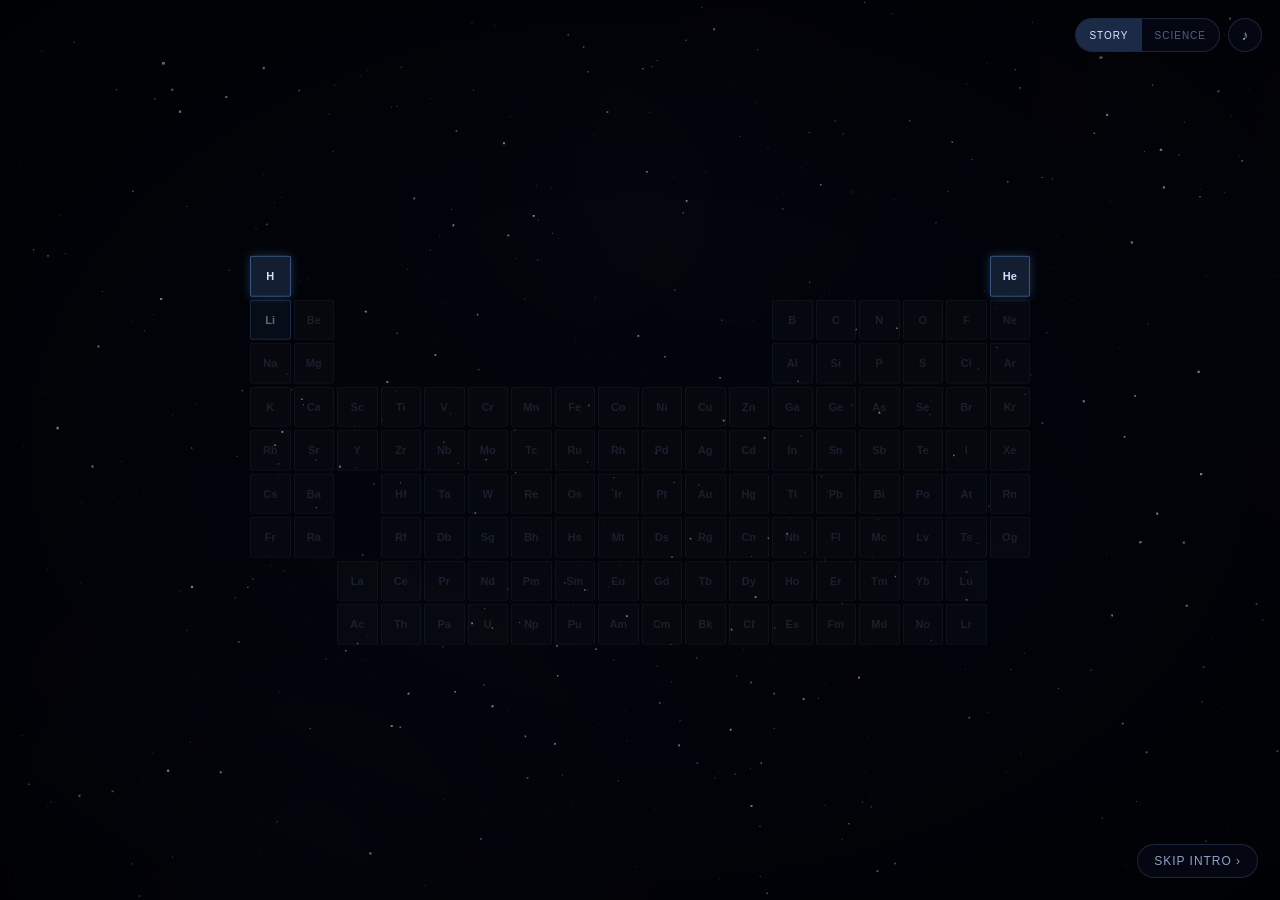
==== index.html @ ecc582a2 "Cosmic Elements Journey: interactive gold-nucleosynthesis experience" ====
<!doctype html>
<html lang="en">
<head>
<meta charset="utf-8" />
<title>Cosmic Elements Journey — How Old Is Gold?</title>
<meta name="viewport" content="width=device-width, initial-scale=1, viewport-fit=cover" />
<meta name="description" content="An interactive cosmic journey: become the universe, forge the elements, and discover how gold was made." />
<link rel="icon" href="data:," />
<link rel="stylesheet" href="css/main.css" />
</head>
<body>
<div id="app">

  <!-- Persistent 3D cosmic environment -->
  <canvas id="scene-canvas"></canvas>
  <div id="vignette"></div>

  <!-- ============== INTRO CINEMATIC ============== -->
  <div id="intro-root" class="overlay-layer interactive">
    <div class="cine-stack" id="intro-stack"></div>
    <div class="flash-symbols" id="flash-symbols"></div>
    <div id="intro-ptable" class="ptable-wrap intro-table" style="position:absolute; top:50%; left:50%; transform:translate(-50%,-50%); opacity:0; transition:opacity 1.6s ease;"></div>
  </div>
  <button id="skip-intro">Skip Intro ›</button>

  <!-- ============== TOP CONTROLS (mode + mute) ============== -->
  <div id="top-controls">
    <div class="pill-toggle" id="mode-toggle">
      <button data-mode="story" class="active">Story</button>
      <button data-mode="science">Science</button>
    </div>
    <div class="icon-btn" id="mute-btn" title="Mute / unmute ambient sound">♪</div>
  </div>

  <!-- ============== COSMIC FORGE / LAB ============== -->
  <div id="lab-root">
    <div class="lab-header">
      <h1>You Are The Universe</h1>
      <p>Choose cosmic objects. Combine them. See what elements you can create.</p>
    </div>

    <div id="object-library" class="panel">
      <div class="lib-title">Cosmic Objects</div>
      <!-- populated by js -->
    </div>

    <div id="target-panel" class="panel">
      <div class="tp-title">What Do You Want To Create?</div>
      <div class="target-grid" id="target-grid"></div>
      <div class="target-focus" id="target-focus"></div>
      <button id="hint-btn">Need a hint?</button>
      <div id="hint-text"></div>
    </div>

    <div id="question-banner">
      <h2 id="question-banner-text">What do you want to create?</h2>
    </div>

    <div class="extreme-tag" id="extreme-tag">
      <div>Extreme System Detected</div>
      <div class="conditions-preview">
        <div><b>Density</b>Extreme</div>
        <div><b>Gravity</b>Extreme</div>
        <div><b>Neutron-rich matter</b>Extreme</div>
        <div><b>Heavy-element potential</b>High</div>
      </div>
    </div>

    <div id="forge-slots" class="panel">
      <div class="slot" id="slot-a" data-slot="a">
        <div class="slot-label">Object / Event A</div>
        <div class="placeholder">+</div>
      </div>
      <div class="slot-op" id="slot-op">+</div>
      <div class="slot" id="slot-b" data-slot="b">
        <div class="slot-label">Object / Event B</div>
        <div class="placeholder">+</div>
      </div>
      <div class="slot-op">=</div>
      <div class="slot" id="slot-result" style="border-style:dotted; cursor:default;">
        <div class="placeholder">?</div>
      </div>
    </div>

    <div style="position:absolute; left:50%; bottom:80px; transform:translateX(-50%);">
      <button id="activate-btn" disabled>Activate</button>
    </div>

    <div id="discovered-ticker" class="panel">
      <span>Discovered:</span>
      <span id="discovered-list"><b>H</b> <b>He</b> <b>Li</b></span>
    </div>

    <div class="ptable-panel">
      <div class="ptitle"><span>Discovery Map</span> <b id="ptable-count">3 / 118</b></div>
      <div class="ptable-wrap" id="lab-ptable"></div>
    </div>
  </div>

  <!-- ============== FULL-SCREEN EXPERIMENT VISUALIZATION ============== -->
  <div id="experiment-root">
    <div class="exp-caption" id="exp-caption">
      <div class="line1" id="exp-caption-1"></div>
      <div class="line2" id="exp-caption-2"></div>
    </div>
    <div id="exp-body"></div>
  </div>

  <div id="fade-veil"></div>
  <div id="elem-tooltip" class="elem-tooltip"></div>

</div>

<script src="js/vendor/three.min.js"></script>
<script src="js/elements-data.js"></script>
<script src="js/starfield.js"></script>
<script src="js/periodic-table.js"></script>
<script src="js/audio.js"></script>
<script src="js/intro.js"></script>
<script src="js/lab.js"></script>
<script src="js/experiments.js"></script>
<script src="js/merger.js"></script>
<script src="js/gold-journey.js"></script>
<script src="js/app.js"></script>
</body>
</html>
---- css/main.css ----
/* ==========================================================================
   COSMIC ELEMENTS JOURNEY — HOW OLD IS GOLD?
   Deep-space cinematic UI. One persistent environment, floating overlays.
   ========================================================================== */

:root{
  --void:#02040a;
  --deep:#050814;
  --panel-bg: rgba(8, 14, 28, 0.55);
  --panel-border: rgba(140, 170, 255, 0.18);
  --ink: #dfe7ff;
  --ink-dim: #8fa0c8;
  --ink-faint: #566188;
  --accent: #6fa8ff;
  --accent-soft: rgba(111,168,255,0.35);
  --danger: #ff6f6f;
  --gold: #f4c96a;
  --gold-bright: #ffe9b0;
  --gold-glow: rgba(244, 201, 106, 0.55);
  --extreme: #ff5d8f;
  --success: #7dffb0;
  --serif: 'Georgia', 'Iowan Old Style', serif;
  --sans: -apple-system, BlinkMacSystemFont, 'Segoe UI', 'Inter', Helvetica, Arial, sans-serif;
  --mono: 'SFMono-Regular', Consolas, 'Liberation Mono', Menlo, monospace;
}

*{ box-sizing: border-box; }
html, body{
  margin:0; padding:0; width:100%; height:100%;
  background: var(--void);
  color: var(--ink);
  font-family: var(--sans);
  overflow: hidden;
  -webkit-font-smoothing: antialiased;
}

#app{
  position: fixed; inset:0; width:100vw; height:100vh;
  overflow: hidden;
}

/* ---------------- Persistent 3D canvas ---------------- */
#scene-canvas{
  position: fixed; inset:0; width:100%; height:100%;
  display:block;
  z-index: 0;
}

/* Vignette + grain-ish depth over the whole environment */
#vignette{
  position: fixed; inset:0; z-index: 1; pointer-events:none;
  background: radial-gradient(ellipse at center, rgba(0,0,0,0) 40%, rgba(0,0,0,0.55) 100%);
}

/* ---------------- Generic overlay layer ---------------- */
.overlay-layer{
  position: fixed; inset:0; z-index: 10;
  display:flex; align-items:center; justify-content:center;
  pointer-events:none;
}
.overlay-layer.interactive{ pointer-events:auto; }

/* ---------------- Cinematic text ---------------- */
.cine-text{
  position:absolute; left:50%; top:50%;
  transform: translate(-50%,-50%);
  text-align:center;
  opacity:0;
  transition: opacity 1.1s ease, transform 1.4s ease;
  letter-spacing: 0.12em;
  text-transform: uppercase;
  font-weight: 600;
  color: var(--ink);
  text-shadow: 0 0 24px rgba(120,160,255,0.35);
  width: 90vw;
  pointer-events:none;
}
.cine-text.show{ opacity:1; }
.cine-text.big{ font-size: clamp(22px, 4.2vw, 52px); }
.cine-text.mid{ font-size: clamp(15px, 2.2vw, 26px); letter-spacing:0.08em; font-weight:400; color:var(--ink-dim); }
.cine-text.small{ font-size: clamp(12px, 1.4vw, 16px); letter-spacing:0.05em; font-weight:400; color:var(--ink-faint); text-transform:none; }
.cine-text.gold{ color: var(--gold-bright); text-shadow: 0 0 30px var(--gold-glow); }
.cine-text.rise{ transform: translate(-50%,-62%); }

.cine-stack{
  position:absolute; left:50%; top:50%; transform:translate(-50%,-50%);
  display:flex; flex-direction:column; align-items:center; gap:14px;
  width:92vw; text-align:center; pointer-events:none;
}

/* Element glyph emerging during intro */
.elem-glyph{
  display:inline-flex; flex-direction:column; align-items:center;
  margin: 0 22px; opacity:0; transform: scale(0.4);
  transition: opacity 1s ease, transform 1s cubic-bezier(.2,1.4,.4,1);
}
.elem-glyph.show{ opacity:1; transform: scale(1); }
.elem-glyph .sym{ font-size: clamp(30px,5vw,58px); font-weight:700; color:var(--accent); text-shadow:0 0 20px var(--accent-soft); }
.elem-glyph .name{ font-size:11px; letter-spacing:0.15em; text-transform:uppercase; color:var(--ink-faint); margin-top:4px; }
.elem-glyph.tiny .sym{ font-size: clamp(18px,3vw,30px); color:#a9c4ff; opacity:0.8; }

.glyph-row{ display:flex; align-items:flex-end; justify-content:center; }

.flash-symbols{
  position:absolute; inset:0; display:flex; align-items:center; justify-content:center;
  gap: clamp(10px, 4vw, 40px); pointer-events:none;
}
.flash-symbols span{
  font-size: clamp(20px, 4vw, 44px); font-weight:700; color: rgba(180,200,255,0.0);
  transition: color 0.5s ease, opacity .5s ease, transform .5s ease;
  transform: translateY(10px);
}
.flash-symbols span.on{ color: rgba(180,200,255,0.55); transform: translateY(0); }
.flash-symbols span.au{ color: var(--gold-bright); text-shadow:0 0 26px var(--gold-glow); }

/* ---------------- Skip intro ---------------- */
#skip-intro{
  position: fixed; right: 22px; bottom: 22px; z-index: 40;
  background: var(--panel-bg); border:1px solid var(--panel-border);
  color: var(--ink-dim); font-size:12px; letter-spacing:0.08em; text-transform:uppercase;
  padding: 9px 16px; border-radius:999px; cursor:pointer; backdrop-filter: blur(6px);
  transition: all .2s ease; pointer-events:auto;
}
#skip-intro:hover{ color:var(--ink); border-color: var(--accent-soft); }

/* ==========================================================================
   PERIODIC TABLE — discovery map
   ========================================================================== */
.ptable-wrap{
  display:grid;
  grid-template-columns: repeat(18, minmax(10px, 1fr));
  grid-auto-rows: minmax(9px, 1fr);
  gap: 2px;
  width: 100%;
}
.ptable-wrap.intro-table{
  width: min(78vw, 780px);
  gap: 3px;
}
.pcell{
  position:relative;
  background: rgba(255,255,255,0.02);
  border: 1px solid rgba(140,160,220,0.06);
  border-radius: 2px;
  display:flex; align-items:center; justify-content:center;
  font-size: 7px; font-weight:600; color: rgba(140,160,220,0.15);
  transition: all .6s ease;
  aspect-ratio: 1 / 1;
}
.ptable-wrap.intro-table .pcell{ font-size: clamp(6px, 0.9vw, 11px); }
.pcell.lit{
  color: #cfe0ff; background: rgba(111,168,255,0.16);
  border-color: rgba(111,168,255,0.4);
  box-shadow: 0 0 10px rgba(111,168,255,0.25);
}
.pcell.faint{ color: rgba(200,215,255,0.45); background: rgba(111,168,255,0.06); border-color: rgba(111,168,255,0.18); }
.pcell.au-cell{ }
.pcell.au-cell.lit{
  color: var(--gold-bright);
  background: rgba(244,201,106,0.22);
  border-color: rgba(244,201,106,0.65);
  box-shadow: 0 0 18px var(--gold-glow);
}
.pcell.pulse{ animation: cellPulse 1.4s ease; }
@keyframes cellPulse{
  0%{ box-shadow:0 0 0 rgba(255,255,255,0); transform:scale(1); }
  35%{ box-shadow:0 0 22px rgba(255,255,255,0.55); transform:scale(1.35); z-index:5; }
  100%{ box-shadow:0 0 10px rgba(111,168,255,0.25); transform:scale(1); }
}
.pcell .z{
  position:absolute; top:1px; left:2px; font-size:5px; opacity:0; color:var(--ink-dim);
  transition: opacity .4s ease;
}
.pcell.show-z .z{ opacity:0.8; }

.ptable-panel{
  position: fixed; right: 18px; bottom: 18px; z-index: 30;
  width: min(360px, 34vw);
  background: var(--panel-bg); border:1px solid var(--panel-border);
  border-radius: 14px; padding: 12px 14px 14px;
  backdrop-filter: blur(10px);
  pointer-events:auto;
}
.ptable-panel .ptitle{
  font-size:10px; letter-spacing:0.14em; text-transform:uppercase; color: var(--ink-faint);
  margin-bottom:8px; display:flex; justify-content:space-between; align-items:center;
}
.ptable-panel .ptitle b{ color:var(--ink-dim); font-weight:600; }

.elem-tooltip{
  position: fixed; z-index: 60; pointer-events:none;
  background: rgba(6,10,22,0.95); border:1px solid var(--panel-border);
  border-radius:8px; padding:8px 10px; font-size:11px; color:var(--ink-dim);
  max-width:220px; line-height:1.4; opacity:0; transition: opacity .15s ease;
  box-shadow: 0 8px 24px rgba(0,0,0,0.5);
}
.elem-tooltip.show{ opacity:1; }
.elem-tooltip b{ color: var(--ink); }

/* ==========================================================================
   LAB / COSMIC FORGE
   ========================================================================== */
#lab-root{
  position: fixed; inset:0; z-index:20;
  pointer-events:none;
  opacity:0; transition: opacity 1.3s ease;
}
#lab-root.active{ opacity:1; pointer-events:auto; }
#lab-root.dimmed{ opacity:0.15; pointer-events:none; }

.lab-header{
  position:absolute; top: 20px; left:50%; transform:translateX(-50%);
  text-align:center; pointer-events:none;
}
.lab-header h1{
  margin:0; font-size: clamp(16px,2vw,22px); letter-spacing:0.22em; font-weight:700;
  color:var(--ink); text-shadow:0 0 20px rgba(120,160,255,0.3);
}
.lab-header p{
  margin: 6px 0 0; font-size: 11px; letter-spacing:0.05em; color: var(--ink-faint);
}

/* floating glass panel base */
.panel{
  background: var(--panel-bg);
  border: 1px solid var(--panel-border);
  border-radius: 16px;
  backdrop-filter: blur(10px);
  pointer-events:auto;
}

/* Object library */
#object-library{
  position:absolute; left: 18px; top: 90px; bottom: 210px;
  width: 168px; padding: 12px 10px; overflow-y:auto;
  display:flex; flex-direction:column; gap:8px;
}
#object-library::-webkit-scrollbar{ width:4px; }
#object-library::-webkit-scrollbar-thumb{ background: rgba(140,160,220,0.25); border-radius:2px; }
.lib-title{ font-size:9px; letter-spacing:0.14em; text-transform:uppercase; color:var(--ink-faint); margin-bottom:2px; padding: 0 2px; }

.cosmic-obj{
  display:flex; align-items:center; gap:9px;
  padding: 8px 8px; border-radius:10px; cursor:grab;
  border: 1px solid transparent;
  transition: all .18s ease;
  user-select:none;
}
.cosmic-obj:hover{ background: rgba(111,168,255,0.08); border-color: var(--accent-soft); transform: translateX(2px); }
.cosmic-obj.selected{ background: rgba(111,168,255,0.16); border-color: var(--accent); }
.cosmic-obj .glyph{
  width: 30px; height:30px; border-radius:50%; flex:0 0 auto;
  background: radial-gradient(circle at 35% 30%, #fff, var(--accent) 40%, #1a3a7a 100%);
  box-shadow: 0 0 12px var(--accent-soft);
}
.cosmic-obj .label{ font-size:11px; line-height:1.25; }
.cosmic-obj .label b{ display:block; font-size:11.5px; color:var(--ink); font-weight:600; }
.cosmic-obj .label span{ font-size:9.5px; color:var(--ink-faint); }

/* object glyph variants */
.g-early{ background: radial-gradient(circle at 40% 35%, #fff, #7fa8ff 35%, #101a3a 100%); }
.g-mainseq{ background: radial-gradient(circle at 35% 30%, #fff, #ffd27a 35%, #7a3c00 100%); box-shadow:0 0 14px rgba(255,200,110,0.5); }
.g-massive{ background: radial-gradient(circle at 35% 30%, #fff, #a9c4ff 30%, #274bb3 100%); box-shadow:0 0 16px rgba(140,180,255,0.6); }
.g-redsuper{ background: radial-gradient(circle at 35% 30%, #ffe, #ff8a5c 35%, #6b1c00 100%); box-shadow:0 0 18px rgba(255,130,80,0.5); }
.g-whitedwarf{ background: radial-gradient(circle at 40% 35%, #fff, #dfe8ff 45%, #7d8bb0 100%); box-shadow:0 0 10px #fff; width:18px; height:18px; }
.g-neutron{ background: radial-gradient(circle at 40% 35%, #fff, #cfe3ff 30%, #4460a0 100%); box-shadow:0 0 20px rgba(180,210,255,0.85); width:14px; height:14px; }
.g-magnetar{ background: radial-gradient(circle at 40% 35%, #fff, #ffc0e0 30%, #a02060 100%); box-shadow:0 0 20px rgba(255,120,190,0.7); width:14px; height:14px; }
.g-gas{ background: radial-gradient(ellipse at 40% 40%, rgba(160,120,255,0.9), rgba(60,30,120,0.4) 60%, transparent 100%); box-shadow:0 0 16px rgba(150,110,255,0.4); }

/* Slots */
#forge-slots{
  position:absolute; left:50%; bottom: 150px; transform:translateX(-50%);
  display:flex; align-items:center; gap: 18px;
  padding: 14px 20px; border-radius:18px;
}
.slot{
  width: 108px; height: 92px; border-radius:12px;
  border: 1px dashed rgba(140,160,220,0.3);
  background: rgba(255,255,255,0.02);
  display:flex; flex-direction:column; align-items:center; justify-content:center;
  gap:6px; cursor:pointer; transition: all .2s ease; position:relative;
}
.slot:hover{ border-color: var(--accent); background: rgba(111,168,255,0.06); }
.slot .slot-label{ position:absolute; top:-18px; font-size:9px; letter-spacing:0.12em; color:var(--ink-faint); text-transform:uppercase; }
.slot .placeholder{ font-size:22px; color: var(--ink-faint); }
.slot.filled{ border-style:solid; border-color: var(--accent-soft); }
.slot .glyph{ width:34px; height:34px; border-radius:50%; }
.slot .name{ font-size:10px; color:var(--ink-dim); text-align:center; padding:0 4px; }
.slot-op{ font-size:22px; color: var(--ink-faint); font-weight:300; }

#activate-btn{
  padding: 14px 30px; border-radius:999px; border:1px solid var(--accent);
  background: linear-gradient(135deg, rgba(111,168,255,0.25), rgba(111,168,255,0.08));
  color: var(--ink); font-size:13px; letter-spacing:0.14em; text-transform:uppercase;
  font-weight:600; cursor:pointer; transition: all .2s ease;
  box-shadow: 0 0 22px rgba(111,168,255,0.25);
}
#activate-btn:hover{ transform: translateY(-2px); box-shadow: 0 4px 30px rgba(111,168,255,0.4); }
#activate-btn:disabled{ opacity:0.35; cursor:not-allowed; transform:none; box-shadow:none; }
#activate-btn.merge{ border-color: var(--extreme); background: linear-gradient(135deg, rgba(255,93,143,0.3), rgba(255,93,143,0.08)); box-shadow:0 0 24px rgba(255,93,143,0.35); }

.extreme-tag{
  position:absolute; left:50%; bottom: 250px; transform:translateX(-50%);
  font-size:11px; letter-spacing:0.14em; text-transform:uppercase; color: var(--extreme);
  opacity:0; transition: opacity .5s ease; text-shadow:0 0 14px rgba(255,93,143,0.6);
  display:flex; flex-direction:column; align-items:center; gap:6px; pointer-events:none;
}
.extreme-tag.show{ opacity:1; }
.conditions-preview{
  display:flex; gap:14px; font-size:10px; color:var(--ink-dim); text-transform:none; letter-spacing:0.02em;
  background: rgba(255,93,143,0.08); border:1px solid rgba(255,93,143,0.3); border-radius:10px; padding:8px 14px;
}
.conditions-preview div b{ display:block; color:var(--extreme); font-size:10px; letter-spacing:0.08em; }

/* Target panel */
#target-panel{
  position:absolute; right: 18px; top: 90px; width: min(230px,22vw);
  padding: 14px; display:flex; flex-direction:column; gap:10px;
}
#target-panel .tp-title{ font-size:10px; letter-spacing:0.14em; text-transform:uppercase; color:var(--ink-faint); }
.target-grid{ display:grid; grid-template-columns: repeat(3,1fr); gap:6px; }
.target-chip{
  padding: 8px 4px; border-radius:8px; text-align:center; cursor:pointer;
  border:1px solid var(--panel-border); background: rgba(255,255,255,0.02);
  transition: all .18s ease; font-size:11px; color:var(--ink-dim);
}
.target-chip b{ display:block; font-size:15px; color:var(--ink); }
.target-chip:hover{ border-color: var(--accent-soft); }
.target-chip.active{ border-color: var(--gold); background: rgba(244,201,106,0.12); color: var(--gold-bright); }
.target-chip.active b{ color: var(--gold-bright); }
.target-chip.done::after{ content:"✓"; color: var(--success); font-size:10px; margin-left:3px; }

.target-focus{
  margin-top:4px; padding-top:10px; border-top:1px solid var(--panel-border);
  text-align:center;
}
.target-focus .big-sym{ font-size:38px; font-weight:700; color: var(--gold-bright); text-shadow:0 0 24px var(--gold-glow); line-height:1; }
.target-focus.non-gold .big-sym{ color: var(--accent); text-shadow:0 0 20px var(--accent-soft); }
.target-focus .zn{ font-size:10px; color:var(--ink-faint); }
.target-focus .tname{ font-size:12px; color:var(--ink-dim); margin: 2px 0 6px; }
.target-focus .ask{ font-size:11px; font-style:italic; color:var(--ink-faint); }

#hint-btn{
  margin-top:4px; padding:9px; border-radius:9px; border:1px solid var(--panel-border);
  background: rgba(255,255,255,0.02); color: var(--ink-dim); font-size:11px;
  letter-spacing:0.06em; text-transform:uppercase; cursor:pointer; transition: all .18s ease;
}
#hint-btn:hover{ border-color:var(--accent-soft); color:var(--ink); }
#hint-text{
  font-size:11.5px; color: var(--ink-dim); line-height:1.5; padding:8px 2px 0;
  border-top: 1px dashed var(--panel-border); margin-top:2px; display:none;
}
#hint-text.show{ display:block; }

/* Question banner */
#question-banner{
  position:absolute; left:50%; bottom: 300px; transform:translateX(-50%);
  text-align:center; pointer-events:none;
}
#question-banner h2{
  margin:0; font-size: clamp(13px,1.6vw,18px); letter-spacing:0.14em; text-transform:uppercase;
  color: var(--ink-dim); font-weight:600;
}

/* Discovered ticker bottom-left */
#discovered-ticker{
  position:absolute; left: 18px; bottom: 18px; padding: 10px 14px;
  display:flex; gap:10px; align-items:center; font-size:11px; color:var(--ink-faint);
}
#discovered-ticker b{ color: var(--gold-bright); }

/* mode toggle + mute */
#top-controls{
  position:absolute; top: 18px; right: 18px; display:flex; gap:8px; z-index:35; pointer-events:auto;
}
.pill-toggle{
  display:flex; border:1px solid var(--panel-border); border-radius:999px; overflow:hidden;
  background: var(--panel-bg); backdrop-filter: blur(8px);
}
.pill-toggle button{
  border:none; background:transparent; color:var(--ink-faint); font-size:10px;
  letter-spacing:0.1em; text-transform:uppercase; padding:8px 13px; cursor:pointer; transition: all .2s ease;
}
.pill-toggle button.active{ background: rgba(111,168,255,0.22); color: var(--ink); }
.icon-btn{
  width:34px; height:34px; border-radius:50%; border:1px solid var(--panel-border);
  background: var(--panel-bg); color:var(--ink-dim); display:flex; align-items:center; justify-content:center;
  cursor:pointer; font-size:14px; backdrop-filter: blur(8px);
}

/* science-only labels, hidden unless Science mode active */
.science-only{ display:none; }
body.science-mode .science-only{ display:block; }
body.science-mode .science-only.inline{ display:inline; }

/* ==========================================================================
   FULL-SCREEN EXPERIMENT VISUALIZATION
   ========================================================================== */
#experiment-root{
  position: fixed; inset:0; z-index: 25;
  opacity:0; pointer-events:none; transition: opacity 1.1s ease;
}
#experiment-root.active{ opacity:1; pointer-events:auto; }

.exp-caption{
  position:absolute; left:50%; top: 8%; transform:translateX(-50%);
  text-align:center; width:90vw; pointer-events:none;
}
.exp-caption .line1{ font-size: clamp(14px,1.8vw,20px); letter-spacing:0.14em; text-transform:uppercase; color:var(--ink); font-weight:600; }
.exp-caption .line2{ font-size: clamp(11px,1.2vw,14px); color:var(--ink-faint); margin-top:6px; }

.exp-verdict{
  position:absolute; left:50%; bottom:14%; transform:translateX(-50%);
  text-align:center; width:90vw;
}
.exp-verdict .verdict-word{
  font-size: clamp(24px,3.6vw,44px); font-weight:800; letter-spacing:0.1em; text-transform:uppercase;
}
.exp-verdict .verdict-word.no{ color: var(--danger); text-shadow:0 0 24px rgba(255,111,111,0.4); }
.exp-verdict .verdict-word.yes{ color: var(--success); text-shadow:0 0 24px rgba(125,255,176,0.4); }
.exp-verdict .verdict-sub{ font-size:12px; color:var(--ink-dim); margin-top:8px; max-width:640px; margin-left:auto; margin-right:auto; line-height:1.5; }
.exp-verdict .verdict-next{ font-size:11px; letter-spacing:0.1em; text-transform:uppercase; color: var(--ink-faint); margin-top:14px; }

.exp-continue{
  position:absolute; left:50%; bottom:6%; transform:translateX(-50%);
  padding: 11px 26px; border-radius:999px; border:1px solid var(--panel-border);
  background: var(--panel-bg); color:var(--ink); font-size:11px; letter-spacing:0.12em;
  text-transform:uppercase; cursor:pointer; pointer-events:auto; backdrop-filter: blur(8px);
}
.exp-continue:hover{ border-color: var(--accent-soft); }

/* onion shell burning */
#onion-view{
  position:absolute; left:50%; top:50%; transform:translate(-50%,-50%);
  width: min(60vh,60vw); height: min(60vh,60vw);
  border-radius:50%;
}
.shell{
  position:absolute; inset:0; border-radius:50%;
  border: 1px solid rgba(255,255,255,0.08);
  display:flex; align-items:flex-start; justify-content:center;
  opacity:0; transition: opacity 1s ease;
}
.shell.on{ opacity:1; }
.shell .shell-label{
  margin-top: 6px; font-size:9px; letter-spacing:0.08em; text-transform:uppercase; color: rgba(255,255,255,0.55);
  background: rgba(0,0,0,0.3); padding:2px 6px; border-radius:4px;
}

/* science overlay stat rows used across visualizations */
.stat-row{
  display:flex; gap:18px; flex-wrap:wrap; justify-content:center;
  font-size:10.5px; color: var(--ink-faint);
}
.stat-row div b{ display:block; color: var(--ink-dim); font-size:11px; }

.dist-indicator{
  position:absolute; left:50%; top: 20%; transform:translateX(-50%);
  font-family: var(--mono); font-size:12px; color: var(--ink-dim); letter-spacing:0.1em;
}

.choice-row{
  position:absolute; left:50%; bottom: 12%; transform:translateX(-50%);
  display:flex; gap:14px;
}
.choice-btn{
  padding: 13px 22px; border-radius:12px; border:1px solid var(--panel-border);
  background: var(--panel-bg); color:var(--ink); font-size:11px; letter-spacing:0.08em;
  text-transform:uppercase; cursor:pointer; backdrop-filter: blur(8px); transition: all .2s ease;
}
.choice-btn:hover{ border-color:var(--accent); transform: translateY(-2px); }
.choice-btn.recommended{ border-color: var(--gold); color: var(--gold-bright); }

.scale-indicator{
  position:absolute; left:50%; top:16%; transform:translateX(-50%);
  font-family: var(--mono); font-size: clamp(16px,2.4vw,26px); color: var(--accent);
  text-shadow: 0 0 16px var(--accent-soft); letter-spacing:0.06em;
}
.scale-label{
  position:absolute; left:50%; top: 24%; transform:translateX(-50%);
  font-size:11px; color:var(--ink-faint); letter-spacing:0.1em; text-transform:uppercase;
}

/* r-process counters */
.rproc-hud{
  position:absolute; left:50%; top: 30%; transform:translate(-50%,0);
  text-align:center;
}
.rproc-hud .z-counter{
  font-size: clamp(50px,8vw,96px); font-weight:800; color: var(--gold-bright);
  text-shadow: 0 0 34px var(--gold-glow); font-family: var(--mono); line-height:1;
}
.rproc-hud .z-caption{ font-size:11px; letter-spacing:0.1em; text-transform:uppercase; color:var(--ink-faint); margin-top:6px; }
.neutron-counter{
  position:absolute; left:50%; top:16%; transform:translateX(-50%);
  font-size:12px; color: var(--ink-dim); letter-spacing:0.08em; text-transform:uppercase;
}
.neutron-counter b{ color:var(--accent); font-family:var(--mono); font-size:16px; }
.beta-decay-box{
  position:absolute; left:50%; bottom:20%; transform:translateX(-50%);
  display:flex; align-items:center; gap:10px; font-size:12px; color:var(--ink-dim);
  background: rgba(255,255,255,0.03); border:1px solid var(--panel-border); border-radius:10px; padding:10px 16px;
  opacity:0; transition: opacity .5s ease;
}
.beta-decay-box.show{ opacity:1; }
.beta-decay-box .arrow{ color: var(--ink-faint); }
.milestone-chip{
  position:absolute; left:50%; top:44%; transform:translate(-50%,-50%);
  text-align:center; opacity:0; transition: opacity .6s ease, transform .6s ease;
}
.milestone-chip.show{ opacity:1; }
.milestone-chip .sym{ font-size:34px; font-weight:700; color:var(--ink); }
.milestone-chip .z{ font-size:10px; color:var(--ink-faint); }

/* gold context cluster */
.context-cluster{
  position:absolute; inset:0; display:flex; align-items:center; justify-content:center; pointer-events:none;
}
.context-cluster span{
  position:absolute; font-size:15px; color: rgba(220,220,230,0.5); opacity:0; transition: opacity 1s ease, transform 1s ease;
}
.context-cluster span.show{ opacity:1; }

.timeline-row{
  position:absolute; left:50%; bottom: 8%; transform:translateX(-50%);
  display:flex; gap: 22px; font-size:10px; color: var(--ink-faint); text-align:center; max-width:90vw; flex-wrap:wrap; justify-content:center;
}
.timeline-row div b{ display:block; color: var(--ink-dim); font-size:10.5px; }
.timeline-row div span.arrow{ display:block; color: var(--ink-faint); font-size:12px; margin:2px 0; }

/* Gold journey time readout */
.time-readout{
  position:absolute; left:50%; top:14%; transform:translateX(-50%);
  font-family: var(--mono); font-size: clamp(14px,2vw,20px); color: var(--ink-dim); letter-spacing:0.08em;
}

/* Ring */
.gold-ring{
  width: 160px; height:160px; border-radius:50%;
  border: 22px solid;
  border-color: #f6d78a #e8b34d #c8892a #f6d78a;
  box-shadow: 0 0 60px rgba(244,201,106,0.5), inset 0 0 30px rgba(255,240,200,0.5);
  position:absolute; left:50%; top:50%; transform:translate(-50%,-50%) rotate(15deg);
}

/* HOW OLD IS GOLD comparison */
.age-compare{
  display:flex; gap: 50px; justify-content:center; align-items:flex-end;
}
.age-card{ text-align:center; }
.age-card .age-label{ font-size:11px; letter-spacing:0.1em; text-transform:uppercase; color:var(--ink-faint); }
.age-card .age-val{ font-size: clamp(20px,2.6vw,30px); font-weight:700; color: var(--ink); margin-top:6px; }
.age-card.gold .age-val{ color: var(--gold-bright); text-shadow:0 0 18px var(--gold-glow); }
.age-card .age-tag{ font-size:10px; color: var(--ink-faint); margin-top:4px; text-transform:uppercase; letter-spacing:0.08em; }

/* Follow gold button */
.followup-btn{
  padding: 14px 30px; border-radius:999px; border:1px solid var(--gold);
  background: linear-gradient(135deg, rgba(244,201,106,0.25), rgba(244,201,106,0.08));
  color: var(--gold-bright); font-size:12px; letter-spacing:0.12em; text-transform:uppercase;
  font-weight:600; cursor:pointer; box-shadow: 0 0 24px var(--gold-glow); pointer-events:auto;
}

/* refinement sequence icons */
.refine-row{ display:flex; align-items:center; gap:16px; font-size:26px; }
.refine-row .arrow{ font-size:16px; color:var(--ink-faint); }
.refine-row .step{ display:flex; flex-direction:column; align-items:center; gap:6px; }
.refine-row .step .cap{ font-size:9px; color:var(--ink-faint); letter-spacing:0.08em; text-transform:uppercase; }

/* fade-to-black transition helper */
#fade-veil{
  position: fixed; inset:0; z-index: 90; background: #000; opacity:0; pointer-events:none;
  transition: opacity 0.9s ease;
}
#fade-veil.on{ opacity:1; }

/* responsive */
@media (max-width: 900px){
  #object-library{ display:none; }
  #target-panel{ width: 150px; }
  .slot{ width:80px; height:74px; }
  #forge-slots{ gap:10px; padding:10px 12px; bottom: 190px; }
  .ptable-panel{ width: 74vw; }
  .lab-header p{ display:none; }
}
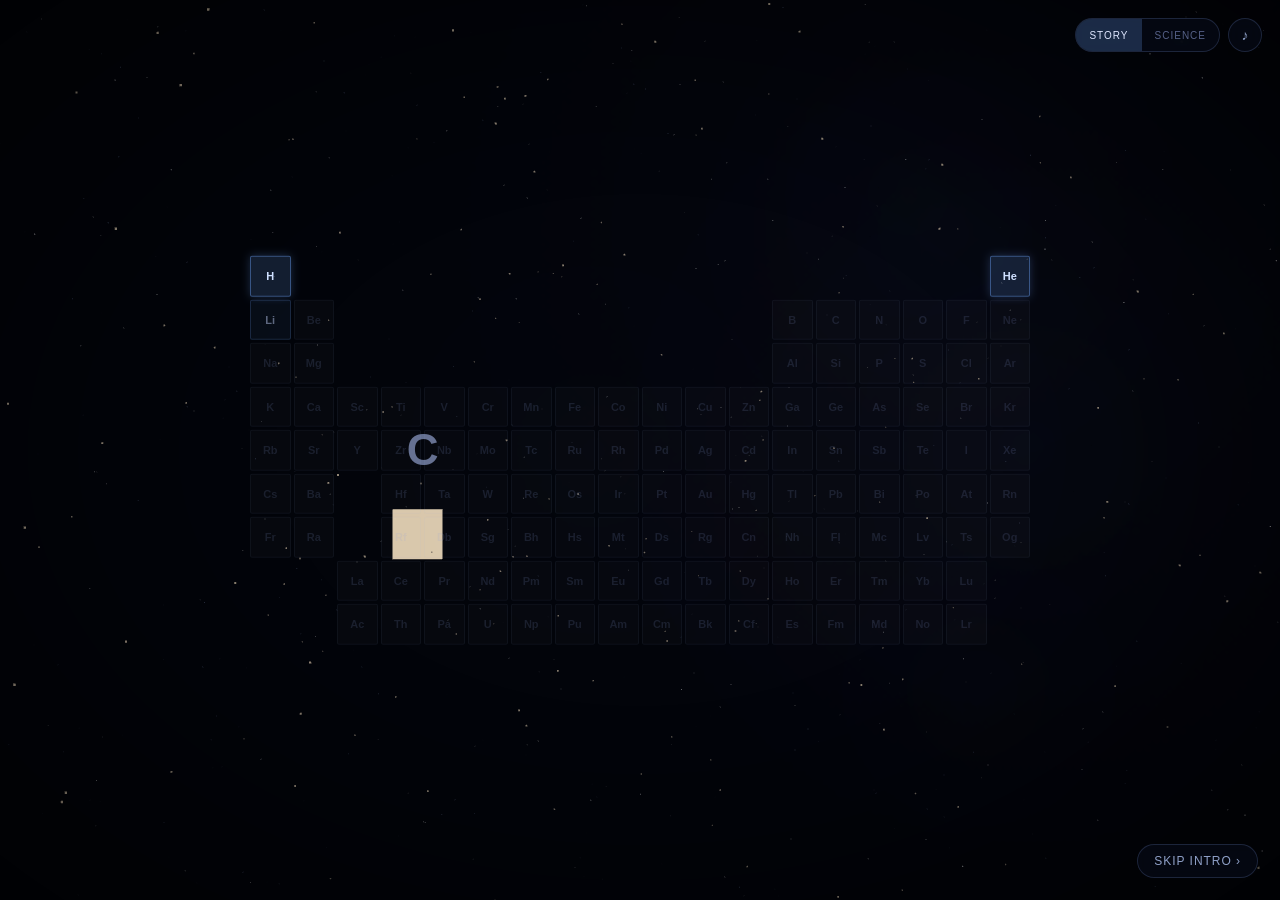
==== commit e7c84f61: "Broaden focus to all 118 elements, fix overlap, add hint highlighting and click-to-learn - Default t" ====
--- a/index.html
+++ b/index.html
@@ -36,7 +36,7 @@
   <div id="lab-root">
     <div class="lab-header">
       <h1>You Are The Universe</h1>
-      <p>Choose cosmic objects. Combine them. See what elements you can create.</p>
+      <p>Choose cosmic objects. Combine them. Fill the periodic table with everything the cosmos can build.</p>
     </div>
 
     <div id="object-library" class="panel">
@@ -45,7 +45,7 @@
     </div>
 
     <div id="target-panel" class="panel">
-      <div class="tp-title">What Do You Want To Create?</div>
+      <div class="tp-title">Aim For An Element (optional)</div>
       <div class="target-grid" id="target-grid"></div>
       <div class="target-focus" id="target-focus"></div>
       <button id="hint-btn">Need a hint?</button>
@@ -56,29 +56,31 @@
       <h2 id="question-banner-text">What do you want to create?</h2>
     </div>
 
-    <div class="extreme-tag" id="extreme-tag">
-      <div>Extreme System Detected</div>
-      <div class="conditions-preview">
-        <div><b>Density</b>Extreme</div>
-        <div><b>Gravity</b>Extreme</div>
-        <div><b>Neutron-rich matter</b>Extreme</div>
-        <div><b>Heavy-element potential</b>High</div>
+    <div id="forge-wrap">
+      <div class="extreme-tag" id="extreme-tag">
+        <div>Extreme System Detected</div>
+        <div class="conditions-preview">
+          <div><b>Density</b>Extreme</div>
+          <div><b>Gravity</b>Extreme</div>
+          <div><b>Neutron-rich matter</b>Extreme</div>
+          <div><b>Heavy-element potential</b>High</div>
+        </div>
       </div>
-    </div>
 
-    <div id="forge-slots" class="panel">
-      <div class="slot" id="slot-a" data-slot="a">
-        <div class="slot-label">Object / Event A</div>
-        <div class="placeholder">+</div>
-      </div>
-      <div class="slot-op" id="slot-op">+</div>
-      <div class="slot" id="slot-b" data-slot="b">
-        <div class="slot-label">Object / Event B</div>
-        <div class="placeholder">+</div>
-      </div>
-      <div class="slot-op">=</div>
-      <div class="slot" id="slot-result" style="border-style:dotted; cursor:default;">
-        <div class="placeholder">?</div>
+      <div id="forge-slots" class="panel">
+        <div class="slot" id="slot-a" data-slot="a">
+          <div class="slot-label">Object / Event A</div>
+          <div class="placeholder">+</div>
+        </div>
+        <div class="slot-op" id="slot-op">+</div>
+        <div class="slot" id="slot-b" data-slot="b">
+          <div class="slot-label">Object / Event B</div>
+          <div class="placeholder">+</div>
+        </div>
+        <div class="slot-op">=</div>
+        <div class="slot" id="slot-result" style="border-style:dotted; cursor:default;">
+          <div class="placeholder">?</div>
+        </div>
       </div>
     </div>
 
--- a/css/main.css
+++ b/css/main.css
@@ -206,7 +206,7 @@
   opacity:0; transition: opacity 1.3s ease;
 }
 #lab-root.active{ opacity:1; pointer-events:auto; }
-#lab-root.dimmed{ opacity:0.15; pointer-events:none; }
+#lab-root.dimmed{ opacity:0; pointer-events:none; }
 
 .lab-header{
   position:absolute; top: 20px; left:50%; transform:translateX(-50%);
@@ -248,6 +248,11 @@
 }
 .cosmic-obj:hover{ background: rgba(111,168,255,0.08); border-color: var(--accent-soft); transform: translateX(2px); }
 .cosmic-obj.selected{ background: rgba(111,168,255,0.16); border-color: var(--accent); }
+.cosmic-obj.hint-glow{ animation: hintPulse 1.3s ease infinite; border-color: var(--gold); }
+@keyframes hintPulse{
+  0%, 100%{ box-shadow: 0 0 0 rgba(244,201,106,0.0); }
+  50%{ box-shadow: 0 0 16px rgba(244,201,106,0.55); }
+}
 .cosmic-obj .glyph{
   width: 30px; height:30px; border-radius:50%; flex:0 0 auto;
   background: radial-gradient(circle at 35% 30%, #fff, var(--accent) 40%, #1a3a7a 100%);
@@ -268,8 +273,11 @@
 .g-gas{ background: radial-gradient(ellipse at 40% 40%, rgba(160,120,255,0.9), rgba(60,30,120,0.4) 60%, transparent 100%); box-shadow:0 0 16px rgba(150,110,255,0.4); }
 
 /* Slots */
+#forge-wrap{
+  position:absolute; left:50%; bottom: 150px; transform:translateX(-50%);
+  display:flex; flex-direction:column; align-items:center; gap: 10px;
+}
 #forge-slots{
-  position:absolute; left:50%; bottom: 150px; transform:translateX(-50%);
   display:flex; align-items:center; gap: 18px;
   padding: 14px 20px; border-radius:18px;
 }
@@ -300,12 +308,13 @@
 #activate-btn.merge{ border-color: var(--extreme); background: linear-gradient(135deg, rgba(255,93,143,0.3), rgba(255,93,143,0.08)); box-shadow:0 0 24px rgba(255,93,143,0.35); }
 
 .extreme-tag{
-  position:absolute; left:50%; bottom: 250px; transform:translateX(-50%);
   font-size:11px; letter-spacing:0.14em; text-transform:uppercase; color: var(--extreme);
-  opacity:0; transition: opacity .5s ease; text-shadow:0 0 14px rgba(255,93,143,0.6);
+  opacity:0; max-height:0; overflow:hidden;
+  transition: opacity .4s ease, max-height .4s ease, margin .4s ease;
+  text-shadow:0 0 14px rgba(255,93,143,0.6);
   display:flex; flex-direction:column; align-items:center; gap:6px; pointer-events:none;
 }
-.extreme-tag.show{ opacity:1; }
+.extreme-tag.show{ opacity:1; max-height:80px; margin-bottom:2px; }
 .conditions-preview{
   display:flex; gap:14px; font-size:10px; color:var(--ink-dim); text-transform:none; letter-spacing:0.02em;
   background: rgba(255,93,143,0.08); border:1px solid rgba(255,93,143,0.3); border-radius:10px; padding:8px 14px;
@@ -319,6 +328,11 @@
 }
 #target-panel .tp-title{ font-size:10px; letter-spacing:0.14em; text-transform:uppercase; color:var(--ink-faint); }
 .target-grid{ display:grid; grid-template-columns: repeat(3,1fr); gap:6px; }
+.target-chip.explore-chip{
+  grid-column: 1 / -1; display:flex; align-items:center; justify-content:center; gap:8px;
+  padding: 9px 6px;
+}
+.target-chip.explore-chip b{ display:inline; font-size:14px; }
 .target-chip{
   padding: 8px 4px; border-radius:8px; text-align:center; cursor:pointer;
   border:1px solid var(--panel-border); background: rgba(255,255,255,0.02);
@@ -354,7 +368,7 @@
 
 /* Question banner */
 #question-banner{
-  position:absolute; left:50%; bottom: 300px; transform:translateX(-50%);
+  position:absolute; left:50%; bottom: 335px; transform:translateX(-50%);
   text-align:center; pointer-events:none;
 }
 #question-banner h2{
@@ -579,7 +593,8 @@
   #object-library{ display:none; }
   #target-panel{ width: 150px; }
   .slot{ width:80px; height:74px; }
-  #forge-slots{ gap:10px; padding:10px 12px; bottom: 190px; }
+  #forge-wrap{ bottom: 190px; }
+  #forge-slots{ gap:10px; padding:10px 12px; }
   .ptable-panel{ width: 74vw; }
   .lab-header p{ display:none; }
 }
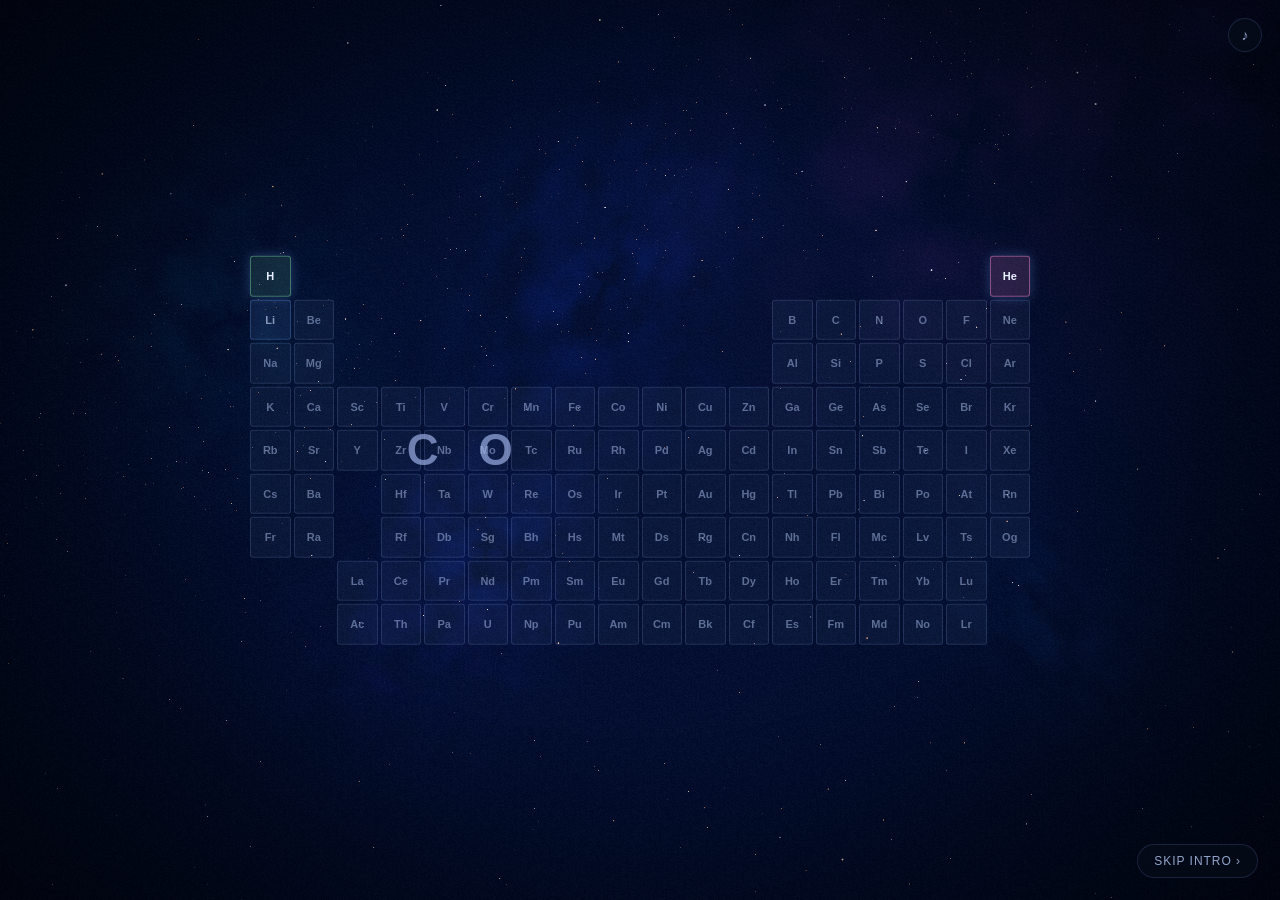
==== commit 3ba47062: "Rework into a full 118-element journey with theater engine, r-process, and polish pass - Replace the" ====
--- a/index.html
+++ b/index.html
@@ -2,9 +2,9 @@
 <html lang="en">
 <head>
 <meta charset="utf-8" />
-<title>Cosmic Elements Journey — How Old Is Gold?</title>
+<title>Cosmic Elements Journey — Forge The Periodic Table</title>
 <meta name="viewport" content="width=device-width, initial-scale=1, viewport-fit=cover" />
-<meta name="description" content="An interactive cosmic journey: become the universe, forge the elements, and discover how gold was made." />
+<meta name="description" content="Become the universe: combine cosmic objects, watch the real reaction that makes each element, and see what every one of the 118 elements actually looks like." />
 <link rel="icon" href="data:," />
 <link rel="stylesheet" href="css/main.css" />
 </head>
@@ -19,46 +19,35 @@
   <div id="intro-root" class="overlay-layer interactive">
     <div class="cine-stack" id="intro-stack"></div>
     <div class="flash-symbols" id="flash-symbols"></div>
-    <div id="intro-ptable" class="ptable-wrap intro-table" style="position:absolute; top:50%; left:50%; transform:translate(-50%,-50%); opacity:0; transition:opacity 1.6s ease;"></div>
+    <div id="intro-ptable" class="ptable-wrap intro-table"></div>
   </div>
   <button id="skip-intro">Skip Intro ›</button>
 
-  <!-- ============== TOP CONTROLS (mode + mute) ============== -->
+  <!-- ============== TOP CONTROLS ============== -->
   <div id="top-controls">
-    <div class="pill-toggle" id="mode-toggle">
-      <button data-mode="story" class="active">Story</button>
-      <button data-mode="science">Science</button>
-    </div>
     <div class="icon-btn" id="mute-btn" title="Mute / unmute ambient sound">♪</div>
+    <div class="icon-btn" id="exp-close-btn" title="Close and return to the Forge">✕</div>
   </div>
 
   <!-- ============== COSMIC FORGE / LAB ============== -->
   <div id="lab-root">
     <div class="lab-header">
-      <h1>You Are The Universe</h1>
-      <p>Choose cosmic objects. Combine them. Fill the periodic table with everything the cosmos can build.</p>
+      <h1>The Universe built the periodic table. Now discover how</h1>
+      <p>Click any cell on the Discovery Map — or combine cosmic objects yourself — and watch the real reaction.</p>
     </div>
 
     <div id="object-library" class="panel">
-      <div class="lib-title">Cosmic Objects</div>
+      <div class="lib-title">Cosmic objects &amp; events</div>
       <!-- populated by js -->
     </div>
 
-    <div id="target-panel" class="panel">
-      <div class="tp-title">Aim For An Element (optional)</div>
-      <div class="target-grid" id="target-grid"></div>
-      <div class="target-focus" id="target-focus"></div>
-      <button id="hint-btn">Need a hint?</button>
-      <div id="hint-text"></div>
-    </div>
+    <div id="forge-wrap">
+      <div id="question-banner">
+        <h2 id="question-banner-text">What do you want to create?</h2>
+      </div>
 
-    <div id="question-banner">
-      <h2 id="question-banner-text">What do you want to create?</h2>
-    </div>
-
-    <div id="forge-wrap">
       <div class="extreme-tag" id="extreme-tag">
-        <div>Extreme System Detected</div>
+        <div>Extreme system detected</div>
         <div class="conditions-preview">
           <div><b>Density</b>Extreme</div>
           <div><b>Gravity</b>Extreme</div>
@@ -78,34 +67,47 @@
           <div class="placeholder">+</div>
         </div>
         <div class="slot-op">=</div>
-        <div class="slot" id="slot-result" style="border-style:dotted; cursor:default;">
+        <div class="slot result" id="slot-result">
           <div class="placeholder">?</div>
         </div>
       </div>
-    </div>
-
-    <div style="position:absolute; left:50%; bottom:80px; transform:translateX(-50%);">
-      <button id="activate-btn" disabled>Activate</button>
+      <div id="combo-note"></div>
+      <div id="result-look"></div>
+      <div class="forge-buttons">
+        <button id="activate-btn" disabled>Activate</button>
+        <button id="hint-btn">Need a hint?</button>
+      </div>
+      <div id="hint-text"></div>
     </div>
 
     <div id="discovered-ticker" class="panel">
-      <span>Discovered:</span>
+      <span>Discovered</span>
       <span id="discovered-list"><b>H</b> <b>He</b> <b>Li</b></span>
+      <b id="discovered-latest"></b>
     </div>
 
-    <div class="ptable-panel">
-      <div class="ptitle"><span>Discovery Map</span> <b id="ptable-count">3 / 118</b></div>
+    <div class="ptable-panel panel">
+      <div class="ptitle"><span>Discovery map</span> <b id="ptable-count">3 / 118</b></div>
+      <div class="ptable-bar"><i id="ptable-progress"></i></div>
       <div class="ptable-wrap" id="lab-ptable"></div>
+      <div class="ptable-foot">Click any element to load the recipe that makes it</div>
     </div>
+
   </div>
 
-  <!-- ============== FULL-SCREEN EXPERIMENT VISUALIZATION ============== -->
+  <!-- ============== FULL-SCREEN VISUALIZATION ============== -->
   <div id="experiment-root">
     <div class="exp-caption" id="exp-caption">
       <div class="line1" id="exp-caption-1"></div>
       <div class="line2" id="exp-caption-2"></div>
     </div>
     <div id="exp-body"></div>
+    <div id="fx-labels"></div>
+    <div id="exp-hud"></div>
+    <div id="exp-side"></div>
+    <div id="exp-foot"></div>
+    <div id="exp-actions"></div>
+    <button id="exp-skip">Skip <i class="kbd">esc</i></button>
   </div>
 
   <div id="fade-veil"></div>
@@ -115,13 +117,23 @@
 
 <script src="js/vendor/three.min.js"></script>
 <script src="js/elements-data.js"></script>
+<script src="js/data/element-profiles.js"></script>
+<script src="js/data/element-profiles-2.js"></script>
+<script src="js/fx/core.js"></script>
+<script src="js/fx/objects.js"></script>
+<script src="js/fx/nucleus.js"></script>
+<script src="js/fx/specimen.js"></script>
+<script src="js/fx/charts.js"></script>
 <script src="js/starfield.js"></script>
 <script src="js/periodic-table.js"></script>
 <script src="js/audio.js"></script>
 <script src="js/intro.js"></script>
 <script src="js/lab.js"></script>
-<script src="js/experiments.js"></script>
-<script src="js/merger.js"></script>
+<script src="js/theater/theater.js"></script>
+<script src="js/theater/sites-common.js"></script>
+<script src="js/theater/sites-stellar.js"></script>
+<script src="js/theater/sites-cosmic.js"></script>
+<script src="js/theater/reveal.js"></script>
 <script src="js/gold-journey.js"></script>
 <script src="js/app.js"></script>
 </body>
--- a/css/main.css
+++ b/css/main.css
@@ -1,16 +1,16 @@
 /* ==========================================================================
-   COSMIC ELEMENTS JOURNEY — HOW OLD IS GOLD?
-   Deep-space cinematic UI. One persistent environment, floating overlays.
+   COSMIC ELEMENTS JOURNEY
+   One persistent deep-space environment with floating glass overlays.
    ========================================================================== */
 
 :root{
-  --void:#02040a;
-  --deep:#050814;
-  --panel-bg: rgba(8, 14, 28, 0.55);
-  --panel-border: rgba(140, 170, 255, 0.18);
-  --ink: #dfe7ff;
-  --ink-dim: #8fa0c8;
-  --ink-faint: #566188;
+  --void:#01030a;
+  --panel-bg: rgba(8, 13, 26, 0.62);
+  --panel-bg-solid: rgba(6, 10, 20, 0.92);
+  --panel-border: rgba(140, 170, 255, 0.16);
+  --ink: #e2e9ff;
+  --ink-dim: #93a4cc;
+  --ink-faint: #5d6a91;
   --accent: #6fa8ff;
   --accent-soft: rgba(111,168,255,0.35);
   --danger: #ff6f6f;
@@ -19,7 +19,6 @@
   --gold-glow: rgba(244, 201, 106, 0.55);
   --extreme: #ff5d8f;
   --success: #7dffb0;
-  --serif: 'Georgia', 'Iowan Old Style', serif;
   --sans: -apple-system, BlinkMacSystemFont, 'Segoe UI', 'Inter', Helvetica, Arial, sans-serif;
   --mono: 'SFMono-Regular', Consolas, 'Liberation Mono', Menlo, monospace;
 }
@@ -27,574 +26,553 @@
 *{ box-sizing: border-box; }
 html, body{
   margin:0; padding:0; width:100%; height:100%;
-  background: var(--void);
-  color: var(--ink);
-  font-family: var(--sans);
-  overflow: hidden;
+  background: var(--void); color: var(--ink);
+  font-family: var(--sans); overflow:hidden;
   -webkit-font-smoothing: antialiased;
 }
-
-#app{
-  position: fixed; inset:0; width:100vw; height:100vh;
-  overflow: hidden;
-}
-
-/* ---------------- Persistent 3D canvas ---------------- */
-#scene-canvas{
-  position: fixed; inset:0; width:100%; height:100%;
-  display:block;
-  z-index: 0;
-}
-
-/* Vignette + grain-ish depth over the whole environment */
-#vignette{
-  position: fixed; inset:0; z-index: 1; pointer-events:none;
-  background: radial-gradient(ellipse at center, rgba(0,0,0,0) 40%, rgba(0,0,0,0.55) 100%);
-}
-
-/* ---------------- Generic overlay layer ---------------- */
-.overlay-layer{
-  position: fixed; inset:0; z-index: 10;
-  display:flex; align-items:center; justify-content:center;
-  pointer-events:none;
-}
-.overlay-layer.interactive{ pointer-events:auto; }
-
-/* ---------------- Cinematic text ---------------- */
-.cine-text{
-  position:absolute; left:50%; top:50%;
-  transform: translate(-50%,-50%);
-  text-align:center;
-  opacity:0;
-  transition: opacity 1.1s ease, transform 1.4s ease;
-  letter-spacing: 0.12em;
-  text-transform: uppercase;
-  font-weight: 600;
-  color: var(--ink);
-  text-shadow: 0 0 24px rgba(120,160,255,0.35);
-  width: 90vw;
-  pointer-events:none;
-}
-.cine-text.show{ opacity:1; }
-.cine-text.big{ font-size: clamp(22px, 4.2vw, 52px); }
-.cine-text.mid{ font-size: clamp(15px, 2.2vw, 26px); letter-spacing:0.08em; font-weight:400; color:var(--ink-dim); }
-.cine-text.small{ font-size: clamp(12px, 1.4vw, 16px); letter-spacing:0.05em; font-weight:400; color:var(--ink-faint); text-transform:none; }
-.cine-text.gold{ color: var(--gold-bright); text-shadow: 0 0 30px var(--gold-glow); }
-.cine-text.rise{ transform: translate(-50%,-62%); }
-
-.cine-stack{
-  position:absolute; left:50%; top:50%; transform:translate(-50%,-50%);
-  display:flex; flex-direction:column; align-items:center; gap:14px;
-  width:92vw; text-align:center; pointer-events:none;
-}
-
-/* Element glyph emerging during intro */
-.elem-glyph{
-  display:inline-flex; flex-direction:column; align-items:center;
-  margin: 0 22px; opacity:0; transform: scale(0.4);
-  transition: opacity 1s ease, transform 1s cubic-bezier(.2,1.4,.4,1);
-}
-.elem-glyph.show{ opacity:1; transform: scale(1); }
-.elem-glyph .sym{ font-size: clamp(30px,5vw,58px); font-weight:700; color:var(--accent); text-shadow:0 0 20px var(--accent-soft); }
-.elem-glyph .name{ font-size:11px; letter-spacing:0.15em; text-transform:uppercase; color:var(--ink-faint); margin-top:4px; }
-.elem-glyph.tiny .sym{ font-size: clamp(18px,3vw,30px); color:#a9c4ff; opacity:0.8; }
-
-.glyph-row{ display:flex; align-items:flex-end; justify-content:center; }
-
-.flash-symbols{
-  position:absolute; inset:0; display:flex; align-items:center; justify-content:center;
-  gap: clamp(10px, 4vw, 40px); pointer-events:none;
-}
-.flash-symbols span{
-  font-size: clamp(20px, 4vw, 44px); font-weight:700; color: rgba(180,200,255,0.0);
-  transition: color 0.5s ease, opacity .5s ease, transform .5s ease;
-  transform: translateY(10px);
-}
-.flash-symbols span.on{ color: rgba(180,200,255,0.55); transform: translateY(0); }
-.flash-symbols span.au{ color: var(--gold-bright); text-shadow:0 0 26px var(--gold-glow); }
-
-/* ---------------- Skip intro ---------------- */
-#skip-intro{
-  position: fixed; right: 22px; bottom: 22px; z-index: 40;
-  background: var(--panel-bg); border:1px solid var(--panel-border);
-  color: var(--ink-dim); font-size:12px; letter-spacing:0.08em; text-transform:uppercase;
-  padding: 9px 16px; border-radius:999px; cursor:pointer; backdrop-filter: blur(6px);
-  transition: all .2s ease; pointer-events:auto;
-}
-#skip-intro:hover{ color:var(--ink); border-color: var(--accent-soft); }
-
-/* ==========================================================================
-   PERIODIC TABLE — discovery map
-   ========================================================================== */
-.ptable-wrap{
-  display:grid;
-  grid-template-columns: repeat(18, minmax(10px, 1fr));
-  grid-auto-rows: minmax(9px, 1fr);
-  gap: 2px;
-  width: 100%;
-}
-.ptable-wrap.intro-table{
-  width: min(78vw, 780px);
-  gap: 3px;
-}
-.pcell{
-  position:relative;
-  background: rgba(255,255,255,0.02);
-  border: 1px solid rgba(140,160,220,0.06);
-  border-radius: 2px;
-  display:flex; align-items:center; justify-content:center;
-  font-size: 7px; font-weight:600; color: rgba(140,160,220,0.15);
-  transition: all .6s ease;
-  aspect-ratio: 1 / 1;
-}
-.ptable-wrap.intro-table .pcell{ font-size: clamp(6px, 0.9vw, 11px); }
-.pcell.lit{
-  color: #cfe0ff; background: rgba(111,168,255,0.16);
-  border-color: rgba(111,168,255,0.4);
-  box-shadow: 0 0 10px rgba(111,168,255,0.25);
-}
-.pcell.faint{ color: rgba(200,215,255,0.45); background: rgba(111,168,255,0.06); border-color: rgba(111,168,255,0.18); }
-.pcell.au-cell{ }
-.pcell.au-cell.lit{
-  color: var(--gold-bright);
-  background: rgba(244,201,106,0.22);
-  border-color: rgba(244,201,106,0.65);
-  box-shadow: 0 0 18px var(--gold-glow);
-}
-.pcell.pulse{ animation: cellPulse 1.4s ease; }
-@keyframes cellPulse{
-  0%{ box-shadow:0 0 0 rgba(255,255,255,0); transform:scale(1); }
-  35%{ box-shadow:0 0 22px rgba(255,255,255,0.55); transform:scale(1.35); z-index:5; }
-  100%{ box-shadow:0 0 10px rgba(111,168,255,0.25); transform:scale(1); }
-}
-.pcell .z{
-  position:absolute; top:1px; left:2px; font-size:5px; opacity:0; color:var(--ink-dim);
-  transition: opacity .4s ease;
-}
-.pcell.show-z .z{ opacity:0.8; }
-
-.ptable-panel{
-  position: fixed; right: 18px; bottom: 18px; z-index: 30;
-  width: min(360px, 34vw);
-  background: var(--panel-bg); border:1px solid var(--panel-border);
-  border-radius: 14px; padding: 12px 14px 14px;
-  backdrop-filter: blur(10px);
-  pointer-events:auto;
-}
-.ptable-panel .ptitle{
-  font-size:10px; letter-spacing:0.14em; text-transform:uppercase; color: var(--ink-faint);
-  margin-bottom:8px; display:flex; justify-content:space-between; align-items:center;
-}
-.ptable-panel .ptitle b{ color:var(--ink-dim); font-weight:600; }
-
-.elem-tooltip{
-  position: fixed; z-index: 60; pointer-events:none;
-  background: rgba(6,10,22,0.95); border:1px solid var(--panel-border);
-  border-radius:8px; padding:8px 10px; font-size:11px; color:var(--ink-dim);
-  max-width:220px; line-height:1.4; opacity:0; transition: opacity .15s ease;
-  box-shadow: 0 8px 24px rgba(0,0,0,0.5);
-}
-.elem-tooltip.show{ opacity:1; }
-.elem-tooltip b{ color: var(--ink); }
-
-/* ==========================================================================
-   LAB / COSMIC FORGE
-   ========================================================================== */
-#lab-root{
-  position: fixed; inset:0; z-index:20;
-  pointer-events:none;
-  opacity:0; transition: opacity 1.3s ease;
-}
-#lab-root.active{ opacity:1; pointer-events:auto; }
-#lab-root.dimmed{ opacity:0; pointer-events:none; }
-
-.lab-header{
-  position:absolute; top: 20px; left:50%; transform:translateX(-50%);
-  text-align:center; pointer-events:none;
-}
-.lab-header h1{
-  margin:0; font-size: clamp(16px,2vw,22px); letter-spacing:0.22em; font-weight:700;
-  color:var(--ink); text-shadow:0 0 20px rgba(120,160,255,0.3);
-}
-.lab-header p{
-  margin: 6px 0 0; font-size: 11px; letter-spacing:0.05em; color: var(--ink-faint);
-}
-
-/* floating glass panel base */
+#app{ position:fixed; inset:0; width:100vw; height:100vh; overflow:hidden; }
+#scene-canvas{ position:fixed; inset:0; width:100%; height:100%; display:block; z-index:0; }
+#vignette{ position:fixed; inset:0; z-index:1; pointer-events:none;
+  background: radial-gradient(ellipse at center, rgba(0,0,0,0) 45%, rgba(0,0,0,0.5) 100%); }
+
+/* ---------------- shared bits ---------------- */
 .panel{
   background: var(--panel-bg);
   border: 1px solid var(--panel-border);
   border-radius: 16px;
-  backdrop-filter: blur(10px);
+  backdrop-filter: blur(12px);
   pointer-events:auto;
 }
-
-/* Object library */
+.kbd{
+  font-style:normal; font-family:var(--mono); font-size:10px; letter-spacing:0.04em;
+  border:1px solid rgba(255,255,255,0.28); border-radius:4px; padding:1px 5px; margin-left:8px;
+  opacity:0.75; vertical-align:middle;
+}
+.kbd.inline{ margin:0 2px; }
+
+.overlay-layer{ position:fixed; inset:0; z-index:10; display:flex; align-items:center; justify-content:center; pointer-events:none; }
+.overlay-layer.interactive{ pointer-events:auto; }
+
+/* ---------------- cinematic text ---------------- */
+.cine-text{
+  position:absolute; left:50%; top:50%; transform:translate(-50%,-50%);
+  text-align:center; opacity:0; transition: opacity 1.0s ease, transform 1.4s ease;
+  letter-spacing:0.12em; text-transform:uppercase; font-weight:600; color:var(--ink);
+  text-shadow: 0 2px 20px rgba(0,0,0,0.85), 0 0 26px rgba(120,160,255,0.3); width:min(92vw, 1000px); pointer-events:none;
+}
+.cine-text.show{ opacity:1; }
+.cine-text.big{ font-size: clamp(22px, 4.2vw, 52px); }
+.cine-text.mid{ font-size: clamp(15px, 2.1vw, 25px); letter-spacing:0.08em; font-weight:400; color:var(--ink-dim); }
+.cine-text.small{ font-size: clamp(12px, 1.35vw, 16px); letter-spacing:0.02em; font-weight:400;
+  color:var(--ink); text-transform:none; line-height:1.55; width:min(72vw, 640px);
+  background: rgba(3,6,14,0.62); border:1px solid rgba(140,170,255,0.12); border-radius:14px;
+  padding:11px 18px; backdrop-filter: blur(6px); text-shadow:0 1px 10px rgba(0,0,0,0.8); }
+.cine-text.gold{ color:var(--gold-bright); text-shadow:0 0 34px var(--gold-glow); }
+.cine-text.rise{ transform: translate(-50%,-62%); }
+.cine-stack{ position:absolute; left:50%; top:50%; transform:translate(-50%,-50%);
+  display:flex; flex-direction:column; align-items:center; gap:18px; width:92vw; text-align:center; pointer-events:none; }
+/* inside the stack the lines flow one under the other, never on top of each other */
+.cine-stack .cine-text{ position:static; left:auto; top:auto; transform:none; width:100%; }
+
+.elem-glyph{ display:inline-flex; flex-direction:column; align-items:center; margin:0 22px; opacity:0; transform:scale(0.4);
+  transition: opacity 1s ease, transform 1s cubic-bezier(.2,1.4,.4,1); }
+.elem-glyph.show{ opacity:1; transform:scale(1); }
+.elem-glyph .sym{ font-size: clamp(30px,5vw,58px); font-weight:700; color:var(--accent); text-shadow:0 0 22px var(--accent-soft); }
+.elem-glyph .name{ font-size:11px; letter-spacing:0.15em; text-transform:uppercase; color:var(--ink-faint); margin-top:4px; }
+.elem-glyph.tiny .sym{ font-size: clamp(18px,3vw,30px); color:#a9c4ff; opacity:0.8; }
+.glyph-row{ display:flex; align-items:flex-end; justify-content:center; }
+.flash-symbols{ position:absolute; inset:0; display:flex; align-items:center; justify-content:center;
+  gap: clamp(10px, 4vw, 40px); pointer-events:none; }
+.flash-symbols span{ font-size: clamp(20px, 4vw, 44px); font-weight:700; color:rgba(180,200,255,0);
+  transition: color .5s ease, transform .5s ease; transform: translateY(10px); }
+.flash-symbols span.on{ color:rgba(180,200,255,0.6); transform:translateY(0); }
+.flash-symbols span.au{ color:var(--gold-bright); text-shadow:0 0 26px var(--gold-glow); }
+
+#intro-ptable{ position:absolute; top:50%; left:50%; transform:translate(-50%,-50%); opacity:0; transition:opacity 1.6s ease; }
+
+#skip-intro{
+  position:fixed; right:22px; bottom:22px; z-index:40;
+  background:var(--panel-bg); border:1px solid var(--panel-border); color:var(--ink-dim);
+  font-size:12px; letter-spacing:0.08em; text-transform:uppercase; padding:9px 16px; border-radius:999px;
+  cursor:pointer; backdrop-filter: blur(6px); transition: all .2s ease; pointer-events:auto;
+}
+#skip-intro:hover{ color:var(--ink); border-color:var(--accent-soft); }
+
+/* ==========================================================================
+   PERIODIC TABLE — the discovery map
+   ========================================================================== */
+.ptable-wrap{ display:grid; grid-template-columns: repeat(18, minmax(9px, 1fr)); grid-auto-rows: minmax(9px, 1fr); gap:3px; width:100%; }
+.ptable-wrap.intro-table{ width:min(78vw, 780px); gap:3px; }
+.pcell{
+  position:relative; background: rgba(150,175,235,0.055);
+  border:1px solid rgba(150,175,235,0.17); border-radius:3px;
+  display:flex; align-items:center; justify-content:center;
+  font-size: clamp(7px, 0.78vw, 12px); font-weight:600; color:rgba(175,195,240,0.5);
+  transition: all .5s ease; aspect-ratio: 1 / 1; cursor:pointer;
+}
+.ptable-wrap.intro-table .pcell{ font-size: clamp(6px, 0.9vw, 11px); }
+.pcell:hover{ border-color: rgba(200,220,255,0.8); background: rgba(150,180,255,0.16); transform: scale(1.2); z-index:4; color:#f0f5ff; }
+.pcell.lit{ color:#e6efff; background: rgba(111,168,255,0.24); border-color: rgba(111,168,255,0.6); box-shadow: 0 0 12px rgba(111,168,255,0.3); }
+.pcell.faint{ color: rgba(210,225,255,0.62); background: rgba(111,168,255,0.1); border-color: rgba(111,168,255,0.26); }
+.pcell.target{ border-color: var(--gold); background: rgba(244,201,106,0.2); color: var(--gold-bright);
+  box-shadow: 0 0 16px var(--gold-glow); z-index:3; }
+.pcell.au-cell.lit{ color:var(--gold-bright); background: rgba(244,201,106,0.22); border-color: rgba(244,201,106,0.65); box-shadow: 0 0 18px var(--gold-glow); }
+.pcell.lit.cat-noble{ background: rgba(255,143,208,0.14); border-color: rgba(255,143,208,0.45); }
+.pcell.lit.cat-nonmetal, .pcell.lit.cat-halogen{ background: rgba(127,224,168,0.13); border-color: rgba(127,224,168,0.42); }
+.pcell.lit.cat-alkali, .pcell.lit.cat-alkaline{ background: rgba(255,180,120,0.14); border-color: rgba(255,180,120,0.45); }
+.pcell.lit.cat-metalloid{ background: rgba(200,176,255,0.14); border-color: rgba(200,176,255,0.45); }
+.pcell.lit.cat-lanthanide, .pcell.lit.cat-actinide{ background: rgba(255,160,200,0.12); border-color: rgba(255,160,200,0.4); }
+.pcell.pulse{ animation: cellPulse 1.3s ease; }
+@keyframes cellPulse{
+  0%{ box-shadow:0 0 0 rgba(255,255,255,0); transform:scale(1); }
+  35%{ box-shadow:0 0 24px rgba(255,255,255,0.6); transform:scale(1.45); z-index:5; }
+  100%{ box-shadow:0 0 10px rgba(111,168,255,0.25); transform:scale(1); }
+}
+.pcell .z{ position:absolute; top:1px; left:2px; font-size:6px; opacity:0; color:var(--ink-dim); transition: opacity .4s ease; }
+.pcell.show-z .z{ opacity:0.75; }
+
+.ptable-panel{
+  position:absolute; right:18px; bottom:18px; z-index:30; width:min(640px, 46vw);
+  padding: 13px 16px 12px; pointer-events:auto;
+}
+.ptable-panel .ptitle{ font-size:11px; letter-spacing:0.14em; text-transform:uppercase; color:var(--ink-faint);
+  margin-bottom:7px; display:flex; justify-content:space-between; align-items:center; }
+.ptable-panel .ptitle b{ color:var(--ink-dim); font-weight:600; }
+.ptable-bar{ height:2px; background: rgba(140,170,255,0.14); border-radius:2px; margin-bottom:9px; overflow:hidden; }
+.ptable-bar i{ display:block; height:100%; width:2.5%; background: linear-gradient(90deg, var(--accent), var(--gold)); transition: width .8s ease; }
+.ptable-foot{ margin-top:9px; font-size:10px; letter-spacing:0.06em; text-transform:uppercase; color:rgba(140,160,220,0.45); text-align:center; }
+
+.elem-tooltip{
+  position:fixed; z-index:60; pointer-events:none; background: var(--panel-bg-solid);
+  border:1px solid var(--panel-border); border-radius:9px; padding:9px 11px; font-size:11px; color:var(--ink-dim);
+  max-width:250px; line-height:1.45; opacity:0; transition: opacity .15s ease; box-shadow: 0 10px 30px rgba(0,0,0,0.6);
+}
+.elem-tooltip.show{ opacity:1; }
+.elem-tooltip b{ color:var(--ink); }
+.elem-tooltip i{ display:block; font-style:normal; color:var(--gold); font-size:10px; letter-spacing:0.06em;
+  text-transform:uppercase; margin:3px 0 4px; }
+
+/* ==========================================================================
+   LAB / COSMIC FORGE
+   ========================================================================== */
+#lab-root{ position:fixed; inset:0; z-index:20; pointer-events:none; opacity:0; transition: opacity 1.2s ease; }
+#lab-root.active{ opacity:1; pointer-events:auto; }
+#lab-root.dimmed{ opacity:0; pointer-events:none; }
+
+.lab-header{ position:absolute; top:18px; left:50%; transform:translateX(-50%); text-align:center; pointer-events:none;
+  width:min(700px, 50vw); }
+.lab-header h1{ margin:0; font-size: clamp(15px,1.9vw,21px); letter-spacing:0.22em; font-weight:700; color:var(--ink);
+  text-shadow:0 0 22px rgba(120,160,255,0.3); }
+.lab-header p{ margin:6px 0 0; font-size:11px; letter-spacing:0.04em; color:var(--ink-faint); }
+
+/* object library */
 #object-library{
-  position:absolute; left: 18px; top: 90px; bottom: 210px;
-  width: 168px; padding: 12px 10px; overflow-y:auto;
-  display:flex; flex-direction:column; gap:8px;
+  position:absolute; left:18px; top:86px; bottom:74px; width:186px;
+  padding:12px 9px; overflow-y:auto; display:flex; flex-direction:column; gap:7px;
 }
 #object-library::-webkit-scrollbar{ width:4px; }
 #object-library::-webkit-scrollbar-thumb{ background: rgba(140,160,220,0.25); border-radius:2px; }
-.lib-title{ font-size:9px; letter-spacing:0.14em; text-transform:uppercase; color:var(--ink-faint); margin-bottom:2px; padding: 0 2px; }
+.lib-title{ font-size:9px; letter-spacing:0.14em; text-transform:uppercase; color:var(--ink-faint); margin-bottom:2px; padding:0 2px; }
 
 .cosmic-obj{
-  display:flex; align-items:center; gap:9px;
-  padding: 8px 8px; border-radius:10px; cursor:grab;
-  border: 1px solid transparent;
-  transition: all .18s ease;
-  user-select:none;
+  display:flex; align-items:center; gap:9px; padding:7px 8px; border-radius:10px; cursor:pointer;
+  border:1px solid transparent; transition: all .18s ease; user-select:none;
 }
 .cosmic-obj:hover{ background: rgba(111,168,255,0.08); border-color: var(--accent-soft); transform: translateX(2px); }
 .cosmic-obj.selected{ background: rgba(111,168,255,0.16); border-color: var(--accent); }
 .cosmic-obj.hint-glow{ animation: hintPulse 1.3s ease infinite; border-color: var(--gold); }
 @keyframes hintPulse{
-  0%, 100%{ box-shadow: 0 0 0 rgba(244,201,106,0.0); }
-  50%{ box-shadow: 0 0 16px rgba(244,201,106,0.55); }
-}
-.cosmic-obj .glyph{
-  width: 30px; height:30px; border-radius:50%; flex:0 0 auto;
-  background: radial-gradient(circle at 35% 30%, #fff, var(--accent) 40%, #1a3a7a 100%);
-  box-shadow: 0 0 12px var(--accent-soft);
-}
+  0%, 100%{ box-shadow: 0 0 0 rgba(244,201,106,0); }
+  50%{ box-shadow: 0 0 18px rgba(244,201,106,0.55); }
+}
+.cosmic-obj .glyph{ width:30px; height:30px; border-radius:50%; flex:0 0 auto;
+  background: radial-gradient(circle at 35% 30%, #fff, var(--accent) 40%, #1a3a7a 100%); box-shadow: 0 0 12px var(--accent-soft); }
 .cosmic-obj .label{ font-size:11px; line-height:1.25; }
 .cosmic-obj .label b{ display:block; font-size:11.5px; color:var(--ink); font-weight:600; }
 .cosmic-obj .label span{ font-size:9.5px; color:var(--ink-faint); }
 
-/* object glyph variants */
-.g-early{ background: radial-gradient(circle at 40% 35%, #fff, #7fa8ff 35%, #101a3a 100%); }
-.g-mainseq{ background: radial-gradient(circle at 35% 30%, #fff, #ffd27a 35%, #7a3c00 100%); box-shadow:0 0 14px rgba(255,200,110,0.5); }
-.g-massive{ background: radial-gradient(circle at 35% 30%, #fff, #a9c4ff 30%, #274bb3 100%); box-shadow:0 0 16px rgba(140,180,255,0.6); }
-.g-redsuper{ background: radial-gradient(circle at 35% 30%, #ffe, #ff8a5c 35%, #6b1c00 100%); box-shadow:0 0 18px rgba(255,130,80,0.5); }
-.g-whitedwarf{ background: radial-gradient(circle at 40% 35%, #fff, #dfe8ff 45%, #7d8bb0 100%); box-shadow:0 0 10px #fff; width:18px; height:18px; }
-.g-neutron{ background: radial-gradient(circle at 40% 35%, #fff, #cfe3ff 30%, #4460a0 100%); box-shadow:0 0 20px rgba(180,210,255,0.85); width:14px; height:14px; }
-.g-magnetar{ background: radial-gradient(circle at 40% 35%, #fff, #ffc0e0 30%, #a02060 100%); box-shadow:0 0 20px rgba(255,120,190,0.7); width:14px; height:14px; }
-.g-gas{ background: radial-gradient(ellipse at 40% 40%, rgba(160,120,255,0.9), rgba(60,30,120,0.4) 60%, transparent 100%); box-shadow:0 0 16px rgba(150,110,255,0.4); }
-
-/* Slots */
+.cosmic-obj .glyph.g-early, .slot .glyph.g-early{ background: radial-gradient(circle at 40% 35%, #fff, #ffb36b 30%, #6a1d7a 100%); box-shadow:0 0 16px rgba(255,150,120,0.5); }
+.cosmic-obj .glyph.g-mainseq, .slot .glyph.g-mainseq{ background: radial-gradient(circle at 35% 30%, #fff, #ffd27a 35%, #7a3c00 100%); box-shadow:0 0 14px rgba(255,200,110,0.5); }
+.cosmic-obj .glyph.g-redgiant, .slot .glyph.g-redgiant{ background: radial-gradient(circle at 35% 30%, #ffe, #ff7a45 38%, #5c1400 100%); box-shadow:0 0 18px rgba(255,120,70,0.5); }
+.cosmic-obj .glyph.g-massive, .slot .glyph.g-massive{ background: radial-gradient(circle at 35% 30%, #fff, #a9c4ff 30%, #274bb3 100%); box-shadow:0 0 18px rgba(140,180,255,0.6); }
+.cosmic-obj .glyph.g-whitedwarf, .slot .glyph.g-whitedwarf{ background: radial-gradient(circle at 40% 35%, #fff, #dfe8ff 45%, #7d8bb0 100%); box-shadow:0 0 12px #fff; width:18px; height:18px; }
+.cosmic-obj .glyph.g-neutron, .slot .glyph.g-neutron{ background: radial-gradient(circle at 40% 35%, #fff, #cfe3ff 30%, #4460a0 100%); box-shadow:0 0 22px rgba(180,210,255,0.9); width:13px; height:13px; }
+.cosmic-obj .glyph.g-magnetar, .slot .glyph.g-magnetar{ background: radial-gradient(circle at 40% 35%, #fff, #ffc0e0 30%, #a02060 100%); box-shadow:0 0 22px rgba(255,120,190,0.75); width:13px; height:13px; }
+.cosmic-obj .glyph.g-gas, .slot .glyph.g-gas{ background: radial-gradient(ellipse at 40% 40%, rgba(160,120,255,0.9), rgba(60,30,120,0.4) 60%, transparent 100%); box-shadow:0 0 16px rgba(150,110,255,0.4); }
+.cosmic-obj .glyph.g-rays, .slot .glyph.g-rays{ background: linear-gradient(115deg, transparent 38%, #bfe8ff 46%, #fff 50%, #bfe8ff 54%, transparent 62%), radial-gradient(circle, rgba(140,220,255,0.25), transparent 70%);
+  box-shadow:0 0 14px rgba(150,220,255,0.5); }
+.cosmic-obj .glyph.g-rock, .slot .glyph.g-rock{ background: radial-gradient(circle at 35% 30%, #6a6258, #3a342c 55%, #17150f 100%); box-shadow: 0 0 12px rgba(150,220,120,0.28); border-radius:32% 68% 58% 42% / 52% 38% 62% 48%; }
+.cosmic-obj .glyph.g-lab, .slot .glyph.g-lab{ background: radial-gradient(circle at 50% 50%, rgba(140,210,255,0.15), transparent 62%), conic-gradient(from 0deg, #8fd4ff, #2a4a7a, #8fd4ff);
+  box-shadow:0 0 14px rgba(140,210,255,0.45); }
+
+/* forge slots */
 #forge-wrap{
-  position:absolute; left:50%; bottom: 150px; transform:translateX(-50%);
-  display:flex; flex-direction:column; align-items:center; gap: 10px;
-}
-#forge-slots{
-  display:flex; align-items:center; gap: 18px;
-  padding: 14px 20px; border-radius:18px;
-}
+  position:absolute; left:220px; right:calc(min(640px, 46vw) + 34px); bottom:22px;
+  display:flex; flex-direction:column; align-items:center; justify-content:flex-end; gap:12px; pointer-events:none;
+}
+#forge-wrap > *{ pointer-events:auto; }
+#forge-slots{ display:flex; align-items:center; gap:16px; padding:14px 20px; border-radius:18px; }
 .slot{
-  width: 108px; height: 92px; border-radius:12px;
-  border: 1px dashed rgba(140,160,220,0.3);
-  background: rgba(255,255,255,0.02);
-  display:flex; flex-direction:column; align-items:center; justify-content:center;
+  width:104px; height:88px; border-radius:12px; border:1px dashed rgba(140,160,220,0.3);
+  background: rgba(255,255,255,0.02); display:flex; flex-direction:column; align-items:center; justify-content:center;
   gap:6px; cursor:pointer; transition: all .2s ease; position:relative;
 }
 .slot:hover{ border-color: var(--accent); background: rgba(111,168,255,0.06); }
-.slot .slot-label{ position:absolute; top:-18px; font-size:9px; letter-spacing:0.12em; color:var(--ink-faint); text-transform:uppercase; }
-.slot .placeholder{ font-size:22px; color: var(--ink-faint); }
+.slot .slot-label{ position:absolute; top:-17px; font-size:8.5px; letter-spacing:0.12em; color:var(--ink-faint); text-transform:uppercase; }
+.slot .placeholder{ font-size:22px; color:var(--ink-faint); }
 .slot.filled{ border-style:solid; border-color: var(--accent-soft); }
-.slot .glyph{ width:34px; height:34px; border-radius:50%; }
-.slot .name{ font-size:10px; color:var(--ink-dim); text-align:center; padding:0 4px; }
-.slot-op{ font-size:22px; color: var(--ink-faint); font-weight:300; }
+.slot.result{ border-style:dotted; cursor:default; width:168px; height:124px; overflow:hidden; }
+.slot.result.filled{ border-style:solid; border-color: rgba(244,201,106,0.45); background: rgba(244,201,106,0.05);
+  transform: scale(0.82); opacity:0; transition: transform .5s cubic-bezier(.2,1.5,.4,1), opacity .4s ease; }
+.slot.result.filled.pop{ transform:none; opacity:1; }
+.rs-preview{ position:absolute; inset:0; width:100%; height:100%; display:block; }
+.rs-id{ position:absolute; left:0; right:0; bottom:5px; text-align:center; pointer-events:none; }
+.rs-id b{ font-size:15px; color:var(--gold-bright); text-shadow:0 0 16px var(--gold-glow); margin-right:5px; }
+.rs-id span{ font-size:9.5px; letter-spacing:0.1em; text-transform:uppercase; color:var(--ink-dim); }
+
+#result-look{
+  font-size:11px; color:var(--ink-faint); line-height:1.5; text-align:center; max-width:420px;
+  opacity:0; transition: opacity .5s ease;
+}
+#result-look.show{ opacity:1; }
+.forge-buttons{ display:flex; align-items:center; gap:10px; }
+.slot .glyph{ width:32px; height:32px; border-radius:50%; }
+.slot .name{ font-size:10px; color:var(--ink-dim); text-align:center; padding:0 4px; line-height:1.2; }
+.slot-op{ font-size:20px; color:var(--ink-faint); font-weight:300; }
+
+#combo-note{
+  font-size:10.5px; letter-spacing:0.1em; text-transform:uppercase; color:var(--gold);
+  opacity:0; transition: opacity .35s ease; height:14px;
+}
+#combo-note.show{ opacity:0.9; }
 
 #activate-btn{
-  padding: 14px 30px; border-radius:999px; border:1px solid var(--accent);
-  background: linear-gradient(135deg, rgba(111,168,255,0.25), rgba(111,168,255,0.08));
-  color: var(--ink); font-size:13px; letter-spacing:0.14em; text-transform:uppercase;
-  font-weight:600; cursor:pointer; transition: all .2s ease;
-  box-shadow: 0 0 22px rgba(111,168,255,0.25);
+  padding:13px 30px; border-radius:999px; border:1px solid var(--accent);
+  background: linear-gradient(135deg, rgba(111,168,255,0.28), rgba(111,168,255,0.08));
+  color:var(--ink); font-size:13px; letter-spacing:0.14em; text-transform:uppercase; font-weight:600;
+  cursor:pointer; transition: all .2s ease; box-shadow: 0 0 22px rgba(111,168,255,0.25); font-family:inherit;
 }
 #activate-btn:hover{ transform: translateY(-2px); box-shadow: 0 4px 30px rgba(111,168,255,0.4); }
-#activate-btn:disabled{ opacity:0.35; cursor:not-allowed; transform:none; box-shadow:none; }
-#activate-btn.merge{ border-color: var(--extreme); background: linear-gradient(135deg, rgba(255,93,143,0.3), rgba(255,93,143,0.08)); box-shadow:0 0 24px rgba(255,93,143,0.35); }
+#activate-btn:disabled{ opacity:0.32; cursor:not-allowed; transform:none; box-shadow:none; }
+#activate-btn.merge{ border-color: var(--extreme); background: linear-gradient(135deg, rgba(255,93,143,0.3), rgba(255,93,143,0.08));
+  box-shadow: 0 0 24px rgba(255,93,143,0.35); }
+#activate-btn.ready{ animation: readyPulse 1.8s ease infinite; }
+@keyframes readyPulse{
+  0%,100%{ box-shadow: 0 0 20px rgba(244,201,106,0.3); border-color: var(--gold); }
+  50%{ box-shadow: 0 0 34px rgba(244,201,106,0.6); border-color: var(--gold-bright); }
+}
 
 .extreme-tag{
-  font-size:11px; letter-spacing:0.14em; text-transform:uppercase; color: var(--extreme);
-  opacity:0; max-height:0; overflow:hidden;
-  transition: opacity .4s ease, max-height .4s ease, margin .4s ease;
-  text-shadow:0 0 14px rgba(255,93,143,0.6);
-  display:flex; flex-direction:column; align-items:center; gap:6px; pointer-events:none;
-}
-.extreme-tag.show{ opacity:1; max-height:80px; margin-bottom:2px; }
-.conditions-preview{
-  display:flex; gap:14px; font-size:10px; color:var(--ink-dim); text-transform:none; letter-spacing:0.02em;
-  background: rgba(255,93,143,0.08); border:1px solid rgba(255,93,143,0.3); border-radius:10px; padding:8px 14px;
-}
+  font-size:10.5px; letter-spacing:0.14em; text-transform:uppercase; color:var(--extreme);
+  opacity:0; max-height:0; overflow:hidden; transition: opacity .4s ease, max-height .4s ease, margin .4s ease;
+  text-shadow:0 0 14px rgba(255,93,143,0.6); display:flex; flex-direction:column; align-items:center; gap:6px; pointer-events:none;
+}
+.extreme-tag.show{ opacity:1; max-height:84px; margin-bottom:2px; }
+.conditions-preview{ display:flex; gap:14px; font-size:10px; color:var(--ink-dim); text-transform:none; letter-spacing:0.02em;
+  background: rgba(255,93,143,0.08); border:1px solid rgba(255,93,143,0.3); border-radius:10px; padding:8px 14px; }
 .conditions-preview div b{ display:block; color:var(--extreme); font-size:10px; letter-spacing:0.08em; }
 
-/* Target panel */
-#target-panel{
-  position:absolute; right: 18px; top: 90px; width: min(230px,22vw);
-  padding: 14px; display:flex; flex-direction:column; gap:10px;
-}
-#target-panel .tp-title{ font-size:10px; letter-spacing:0.14em; text-transform:uppercase; color:var(--ink-faint); }
-.target-grid{ display:grid; grid-template-columns: repeat(3,1fr); gap:6px; }
-.target-chip.explore-chip{
-  grid-column: 1 / -1; display:flex; align-items:center; justify-content:center; gap:8px;
-  padding: 9px 6px;
-}
-.target-chip.explore-chip b{ display:inline; font-size:14px; }
-.target-chip{
-  padding: 8px 4px; border-radius:8px; text-align:center; cursor:pointer;
-  border:1px solid var(--panel-border); background: rgba(255,255,255,0.02);
-  transition: all .18s ease; font-size:11px; color:var(--ink-dim);
-}
-.target-chip b{ display:block; font-size:15px; color:var(--ink); }
-.target-chip:hover{ border-color: var(--accent-soft); }
-.target-chip.active{ border-color: var(--gold); background: rgba(244,201,106,0.12); color: var(--gold-bright); }
-.target-chip.active b{ color: var(--gold-bright); }
-.target-chip.done::after{ content:"✓"; color: var(--success); font-size:10px; margin-left:3px; }
-
-.target-focus{
-  margin-top:4px; padding-top:10px; border-top:1px solid var(--panel-border);
-  text-align:center;
-}
-.target-focus .big-sym{ font-size:38px; font-weight:700; color: var(--gold-bright); text-shadow:0 0 24px var(--gold-glow); line-height:1; }
-.target-focus.non-gold .big-sym{ color: var(--accent); text-shadow:0 0 20px var(--accent-soft); }
-.target-focus .zn{ font-size:10px; color:var(--ink-faint); }
-.target-focus .tname{ font-size:12px; color:var(--ink-dim); margin: 2px 0 6px; }
-.target-focus .ask{ font-size:11px; font-style:italic; color:var(--ink-faint); }
-
 #hint-btn{
-  margin-top:4px; padding:9px; border-radius:9px; border:1px solid var(--panel-border);
-  background: rgba(255,255,255,0.02); color: var(--ink-dim); font-size:11px;
-  letter-spacing:0.06em; text-transform:uppercase; cursor:pointer; transition: all .18s ease;
-}
-#hint-btn:hover{ border-color:var(--accent-soft); color:var(--ink); }
-#hint-text{
-  font-size:11.5px; color: var(--ink-dim); line-height:1.5; padding:8px 2px 0;
-  border-top: 1px dashed var(--panel-border); margin-top:2px; display:none;
-}
+  padding:11px 18px; border-radius:999px; border:1px solid var(--panel-border);
+  background: rgba(255,255,255,0.03); color:var(--ink-dim); font-size:11px; letter-spacing:0.08em;
+  text-transform:uppercase; cursor:pointer; transition: all .18s ease; font-family:inherit;
+}
+#hint-btn:hover{ border-color: var(--accent-soft); color:var(--ink); }
+#hint-text{ font-size:11.5px; color:var(--ink-dim); line-height:1.5; max-width:440px; text-align:center;
+  display:none; background: var(--panel-bg); border:1px solid var(--panel-border); border-radius:12px; padding:9px 13px; }
 #hint-text.show{ display:block; }
 
-/* Question banner */
-#question-banner{
-  position:absolute; left:50%; bottom: 335px; transform:translateX(-50%);
-  text-align:center; pointer-events:none;
-}
-#question-banner h2{
-  margin:0; font-size: clamp(13px,1.6vw,18px); letter-spacing:0.14em; text-transform:uppercase;
-  color: var(--ink-dim); font-weight:600;
-}
-
-/* Discovered ticker bottom-left */
-#discovered-ticker{
-  position:absolute; left: 18px; bottom: 18px; padding: 10px 14px;
-  display:flex; gap:10px; align-items:center; font-size:11px; color:var(--ink-faint);
-}
-#discovered-ticker b{ color: var(--gold-bright); }
-
-/* mode toggle + mute */
-#top-controls{
-  position:absolute; top: 18px; right: 18px; display:flex; gap:8px; z-index:35; pointer-events:auto;
-}
-.pill-toggle{
-  display:flex; border:1px solid var(--panel-border); border-radius:999px; overflow:hidden;
-  background: var(--panel-bg); backdrop-filter: blur(8px);
-}
-.pill-toggle button{
-  border:none; background:transparent; color:var(--ink-faint); font-size:10px;
-  letter-spacing:0.1em; text-transform:uppercase; padding:8px 13px; cursor:pointer; transition: all .2s ease;
-}
+/* question banner */
+#question-banner{ text-align:center; pointer-events:none; margin-bottom:2px; max-width:520px; }
+#question-banner h2{ margin:0; font-size: clamp(12px,1.5vw,17px); letter-spacing:0.14em; text-transform:uppercase;
+  color:var(--ink-dim); font-weight:600; }
+#question-banner h2 b{ color:var(--gold-bright); }
+#question-banner.armed h2{ color:var(--gold-bright); text-shadow: 0 0 22px var(--gold-glow); }
+
+/* ticker */
+#discovered-ticker{ position:absolute; left:18px; bottom:18px; padding:9px 14px; display:flex; gap:9px; align-items:center;
+  font-size:10.5px; color:var(--ink-faint); letter-spacing:0.1em; text-transform:uppercase; max-width:220px; }
+#discovered-ticker #discovered-list{ text-transform:none; letter-spacing:0; }
+#discovered-ticker b{ color: var(--gold-bright); font-weight:600; }
+#discovered-latest{ font-size:14px; }
+#discovered-latest.pop{ animation: popIn .6s ease; }
+@keyframes popIn{ 0%{ transform:scale(0.4); opacity:0; } 60%{ transform:scale(1.35); opacity:1; } 100%{ transform:scale(1); } }
+
+/* top controls */
+#top-controls{ position:absolute; top:18px; right:18px; display:flex; gap:8px; z-index:35; pointer-events:auto; }
+.pill-toggle{ display:flex; border:1px solid var(--panel-border); border-radius:999px; overflow:hidden;
+  background: var(--panel-bg); backdrop-filter: blur(8px); }
+.pill-toggle button{ border:none; background:transparent; color:var(--ink-faint); font-size:10px; letter-spacing:0.1em;
+  text-transform:uppercase; padding:8px 13px; cursor:pointer; transition: all .2s ease; font-family:inherit; }
 .pill-toggle button.active{ background: rgba(111,168,255,0.22); color: var(--ink); }
-.icon-btn{
-  width:34px; height:34px; border-radius:50%; border:1px solid var(--panel-border);
-  background: var(--panel-bg); color:var(--ink-dim); display:flex; align-items:center; justify-content:center;
-  cursor:pointer; font-size:14px; backdrop-filter: blur(8px);
-}
-
-/* science-only labels, hidden unless Science mode active */
-.science-only{ display:none; }
-body.science-mode .science-only{ display:block; }
-body.science-mode .science-only.inline{ display:inline; }
+.icon-btn{ width:34px; height:34px; border-radius:50%; border:1px solid var(--panel-border); background: var(--panel-bg);
+  color:var(--ink-dim); display:flex; align-items:center; justify-content:center; cursor:pointer; font-size:14px; backdrop-filter: blur(8px); }
+
+#exp-close-btn{ display:none; opacity:0; transition: opacity .3s ease, color .2s ease, border-color .2s ease; }
+#exp-close-btn.show{ display:flex; opacity:0.85; }
+#exp-close-btn:hover{ opacity:1; color:#fff; border-color: rgba(255,140,140,0.55); }
+
+/* There is no Story/Science split any more — the technical detail is always
+   shown, so .science-only keeps whatever display it carries for layout. */
 
 /* ==========================================================================
-   FULL-SCREEN EXPERIMENT VISUALIZATION
+   FULL-SCREEN VISUALIZATION
    ========================================================================== */
-#experiment-root{
-  position: fixed; inset:0; z-index: 25;
-  opacity:0; pointer-events:none; transition: opacity 1.1s ease;
-}
+#experiment-root{ position:fixed; inset:0; z-index:25; opacity:0; pointer-events:none; transition: opacity 1.0s ease; }
 #experiment-root.active{ opacity:1; pointer-events:auto; }
-
-.exp-caption{
-  position:absolute; left:50%; top: 8%; transform:translateX(-50%);
-  text-align:center; width:90vw; pointer-events:none;
-}
-.exp-caption .line1{ font-size: clamp(14px,1.8vw,20px); letter-spacing:0.14em; text-transform:uppercase; color:var(--ink); font-weight:600; }
-.exp-caption .line2{ font-size: clamp(11px,1.2vw,14px); color:var(--ink-faint); margin-top:6px; }
-
-.exp-verdict{
-  position:absolute; left:50%; bottom:14%; transform:translateX(-50%);
-  text-align:center; width:90vw;
-}
-.exp-verdict .verdict-word{
-  font-size: clamp(24px,3.6vw,44px); font-weight:800; letter-spacing:0.1em; text-transform:uppercase;
-}
-.exp-verdict .verdict-word.no{ color: var(--danger); text-shadow:0 0 24px rgba(255,111,111,0.4); }
-.exp-verdict .verdict-word.yes{ color: var(--success); text-shadow:0 0 24px rgba(125,255,176,0.4); }
-.exp-verdict .verdict-sub{ font-size:12px; color:var(--ink-dim); margin-top:8px; max-width:640px; margin-left:auto; margin-right:auto; line-height:1.5; }
-.exp-verdict .verdict-next{ font-size:11px; letter-spacing:0.1em; text-transform:uppercase; color: var(--ink-faint); margin-top:14px; }
-
-.exp-continue{
-  position:absolute; left:50%; bottom:6%; transform:translateX(-50%);
-  padding: 11px 26px; border-radius:999px; border:1px solid var(--panel-border);
-  background: var(--panel-bg); color:var(--ink); font-size:11px; letter-spacing:0.12em;
-  text-transform:uppercase; cursor:pointer; pointer-events:auto; backdrop-filter: blur(8px);
-}
-.exp-continue:hover{ border-color: var(--accent-soft); }
-
-/* onion shell burning */
-#onion-view{
-  position:absolute; left:50%; top:50%; transform:translate(-50%,-50%);
-  width: min(60vh,60vw); height: min(60vh,60vw);
-  border-radius:50%;
-}
-.shell{
-  position:absolute; inset:0; border-radius:50%;
-  border: 1px solid rgba(255,255,255,0.08);
-  display:flex; align-items:flex-start; justify-content:center;
-  opacity:0; transition: opacity 1s ease;
-}
-.shell.on{ opacity:1; }
-.shell .shell-label{
-  margin-top: 6px; font-size:9px; letter-spacing:0.08em; text-transform:uppercase; color: rgba(255,255,255,0.55);
-  background: rgba(0,0,0,0.3); padding:2px 6px; border-radius:4px;
-}
-
-/* science overlay stat rows used across visualizations */
-.stat-row{
-  display:flex; gap:18px; flex-wrap:wrap; justify-content:center;
-  font-size:10.5px; color: var(--ink-faint);
-}
-.stat-row div b{ display:block; color: var(--ink-dim); font-size:11px; }
-
-.dist-indicator{
-  position:absolute; left:50%; top: 20%; transform:translateX(-50%);
-  font-family: var(--mono); font-size:12px; color: var(--ink-dim); letter-spacing:0.1em;
-}
-
-.choice-row{
-  position:absolute; left:50%; bottom: 12%; transform:translateX(-50%);
-  display:flex; gap:14px;
-}
-.choice-btn{
-  padding: 13px 22px; border-radius:12px; border:1px solid var(--panel-border);
-  background: var(--panel-bg); color:var(--ink); font-size:11px; letter-spacing:0.08em;
-  text-transform:uppercase; cursor:pointer; backdrop-filter: blur(8px); transition: all .2s ease;
-}
-.choice-btn:hover{ border-color:var(--accent); transform: translateY(-2px); }
+#experiment-root.grabbing{ cursor:grabbing; }
+#exp-body{ position:absolute; inset:0; pointer-events:none; }
+#exp-body > *{ pointer-events:auto; }
+#fx-labels{ position:absolute; inset:0; pointer-events:none; z-index:3; }
+
+.exp-caption{ position:absolute; left:50%; top:6.5%; transform:translateX(-50%); text-align:center; width:min(92vw, 980px); pointer-events:none; z-index:4; }
+.exp-caption::before{ content:''; position:absolute; left:-4%; right:-4%; top:-22px; bottom:-18px; z-index:-1;
+  background: radial-gradient(60% 130% at 50% 50%, rgba(3,6,14,0.66) 0%, rgba(3,6,14,0.32) 55%, rgba(3,6,14,0) 80%); }
+.exp-caption .line1{ font-size: clamp(14px,1.9vw,22px); letter-spacing:0.14em; text-transform:uppercase; color:var(--ink); font-weight:600;
+  text-shadow: 0 2px 24px rgba(0,0,0,0.8); }
+.exp-caption .line2{ font-size: clamp(11px,1.25vw,15px); color:var(--ink-dim); margin-top:7px; line-height:1.5;
+  text-shadow: 0 2px 18px rgba(0,0,0,0.85); }
+
+/* HUD (top-left) */
+#exp-hud{ position:absolute; left:24px; top:22%; width:min(360px, 34vw); z-index:4; pointer-events:none; }
+.hud-card{ background: var(--panel-bg); border:1px solid var(--panel-border); border-radius:12px; padding:14px 16px; backdrop-filter: blur(10px); }
+.hud-row{ display:flex; justify-content:space-between; gap:16px; font-size:12.5px; color:var(--ink-faint);
+  letter-spacing:0.05em; text-transform:uppercase; padding:5px 0; line-height:1.4; }
+.hud-row + .hud-row{ border-top:1px solid rgba(150,175,235,0.09); }
+.hud-row b{ color:var(--ink); font-weight:600; text-align:right; text-transform:none; letter-spacing:0; font-size:13px; }
+.readout{ margin-top:10px; font-family:var(--mono); color:var(--ink-dim); }
+.readout b{ display:block; font-size: clamp(16px,2.2vw,26px); color:var(--accent); text-shadow:0 0 18px var(--accent-soft); }
+.readout span{ display:block; font-size:10px; letter-spacing:0.1em; text-transform:uppercase; color:var(--ink-faint); margin-top:3px; font-family:var(--sans); }
+
+/* side charts */
+#exp-side{ position:absolute; right:22px; top:19%; width:min(440px, 38vw); z-index:4; display:flex; flex-direction:column; gap:12px; }
+#exp-side > *{ opacity:0; transform: translateX(14px); transition: opacity .6s ease, transform .6s ease; }
+#exp-side > *.show{ opacity:1; transform:none; }
+.nuclide-chart, .lc-chart{ background: var(--panel-bg); border:1px solid var(--panel-border); border-radius:12px;
+  padding:10px 10px 6px; backdrop-filter: blur(10px); }
+.nuclide-chart canvas, .lc-chart canvas{ display:block; width:100% !important; height:auto !important; }
+
+/* plain-english explainer — what the reaction on screen actually means */
+.explain-card{ background: var(--panel-bg); border:1px solid rgba(150,175,235,0.22); border-radius:12px;
+  padding:13px 15px; backdrop-filter: blur(10px); }
+.explain-label{ font-size:9.5px; letter-spacing:0.14em; text-transform:uppercase; color: var(--accent);
+  opacity:0.85; margin-bottom:6px; }
+.explain-body{ font-size:13px; line-height:1.55; color: var(--ink-dim); }
+.explain-body b{ color:var(--ink); font-weight:600; }
+.nuclide-title, .lc-cap{ font-size:9.5px; letter-spacing:0.1em; text-transform:uppercase; color:var(--ink-faint); margin-top:6px; text-align:center; }
+.nuclide-title b, .lc-cap b{ color:rgba(140,160,220,0.5); font-weight:500; }
+
+/* equations (bottom) */
+#exp-foot{ position:absolute; left:50%; bottom:12%; transform:translateX(-50%); width:min(92vw, 860px); z-index:4; pointer-events:none; }
+/* a soft scrim so equations stay readable over whatever is glowing behind them */
+#exp-foot::before{ content:''; position:absolute; left:-8%; right:-8%; top:-26px; bottom:-26px; z-index:-1;
+  background: radial-gradient(60% 120% at 50% 50%, rgba(4,7,16,0.82) 0%, rgba(4,7,16,0.62) 45%, rgba(4,7,16,0) 78%);
+  opacity:0; transition: opacity .5s ease; }
+#exp-foot.scrim::before{ opacity:1; }
+.nuc-hud{ display:flex; flex-direction:column; gap:6px; align-items:center; opacity:0; transition: opacity .5s ease; }
+.nuc-hud.show{ opacity:1; }
+.nuc-step{ opacity:0.28; transition: all .4s ease; text-align:center; transform: scale(0.96); }
+.nuc-step.active{ opacity:1; transform: scale(1); }
+.nuc-step.done{ opacity:0.45; }
+.nuc-eq{ font-size: clamp(15px, 2.1vw, 25px); color:var(--ink); display:flex; align-items:center; justify-content:center; gap:6px; flex-wrap:wrap; }
+.nuc-eq .eq-nuc{ font-weight:600; }
+.nuc-eq .eq-nuc sup{ font-size:0.62em; margin-right:1px; color:var(--accent); }
+.nuc-eq .eq-part{ color:var(--ink-dim); font-size:0.9em; }
+.nuc-eq .eq-count{ font-style:normal; color:var(--ink-dim); font-size:0.8em; }
+.nuc-eq .eq-op{ color:var(--ink-faint); font-weight:300; margin:0 2px; }
+.nuc-eq .eq-arrow{ color:var(--gold); font-weight:400; margin:0 6px; }
+.nuc-half{ font-size:10px; letter-spacing:0.08em; text-transform:uppercase; color:var(--gold);
+  border:1px solid rgba(244,201,106,0.35); border-radius:999px; padding:2px 8px; margin-left:8px; white-space:nowrap; }
+.nuc-note{ font-size:11.5px; color:var(--ink-dim); margin-top:4px; line-height:1.45; }
+
+/* projected labels */
+.fx-label{
+  position:absolute; left:0; top:0; font-size:11px; color:var(--ink); text-align:center; white-space:nowrap;
+  opacity:0; transition: opacity .45s ease; pointer-events:none; text-shadow: 0 2px 14px rgba(0,0,0,0.9);
+}
+.fx-label.show{ opacity:1; }
+.fx-label b{ display:block; font-size:14px; letter-spacing:0.04em; }
+.fx-label span{ display:block; font-size:9.5px; letter-spacing:0.08em; text-transform:uppercase; color:var(--ink-faint); margin-top:2px; }
+.fx-label.nuc-label b{ color:#fff; }
+.fx-label.nuc-label.small b{ font-size:12px; }
+.fx-label.shell-label{ background: rgba(4,8,16,0.55); border:1px solid rgba(140,170,255,0.18); border-radius:7px; padding:4px 8px; }
+.fx-label.shell-label b{ font-size:10.5px; letter-spacing:0.1em; text-transform:uppercase; }
+.fx-label.shell-label span{ text-transform:none; letter-spacing:0; font-size:9.5px; }
+
+/* actions */
+#exp-actions{ position:absolute; left:50%; bottom:5.5%; transform:translateX(-50%); z-index:6; display:flex; gap:12px; }
+.exp-btn{
+  padding:13px 28px; border-radius:999px; border:1px solid var(--accent-soft); background: var(--panel-bg);
+  color:var(--ink); font-size:12px; letter-spacing:0.12em; text-transform:uppercase; cursor:pointer;
+  backdrop-filter: blur(10px); transition: all .2s ease; display:flex; align-items:center;
+}
+.exp-btn:hover{ transform: translateY(-2px); border-color: var(--accent); }
+.exp-btn.primary{ border-color: var(--accent); box-shadow: 0 0 22px rgba(111,168,255,0.28); }
+.exp-btn.gold{ border-color: var(--gold); color:var(--gold-bright); box-shadow: 0 0 26px var(--gold-glow);
+  background: linear-gradient(135deg, rgba(244,201,106,0.22), rgba(244,201,106,0.06)); }
+.choice-row{ display:flex; gap:12px; }
+.choice-btn{ padding:12px 22px; border-radius:12px; border:1px solid var(--panel-border); background: var(--panel-bg);
+  color:var(--ink); font-size:11px; letter-spacing:0.08em; text-transform:uppercase; cursor:pointer;
+  backdrop-filter: blur(8px); transition: all .2s ease; }
+.choice-btn:hover{ border-color: var(--accent); transform: translateY(-2px); }
 .choice-btn.recommended{ border-color: var(--gold); color: var(--gold-bright); }
 
-.scale-indicator{
-  position:absolute; left:50%; top:16%; transform:translateX(-50%);
-  font-family: var(--mono); font-size: clamp(16px,2.4vw,26px); color: var(--accent);
-  text-shadow: 0 0 16px var(--accent-soft); letter-spacing:0.06em;
-}
-.scale-label{
-  position:absolute; left:50%; top: 24%; transform:translateX(-50%);
-  font-size:11px; color:var(--ink-faint); letter-spacing:0.1em; text-transform:uppercase;
-}
-
-/* r-process counters */
-.rproc-hud{
-  position:absolute; left:50%; top: 30%; transform:translate(-50%,0);
-  text-align:center;
-}
-.rproc-hud .z-counter{
-  font-size: clamp(50px,8vw,96px); font-weight:800; color: var(--gold-bright);
-  text-shadow: 0 0 34px var(--gold-glow); font-family: var(--mono); line-height:1;
-}
-.rproc-hud .z-caption{ font-size:11px; letter-spacing:0.1em; text-transform:uppercase; color:var(--ink-faint); margin-top:6px; }
-.neutron-counter{
-  position:absolute; left:50%; top:16%; transform:translateX(-50%);
-  font-size:12px; color: var(--ink-dim); letter-spacing:0.08em; text-transform:uppercase;
-}
-.neutron-counter b{ color:var(--accent); font-family:var(--mono); font-size:16px; }
-.beta-decay-box{
-  position:absolute; left:50%; bottom:20%; transform:translateX(-50%);
-  display:flex; align-items:center; gap:10px; font-size:12px; color:var(--ink-dim);
-  background: rgba(255,255,255,0.03); border:1px solid var(--panel-border); border-radius:10px; padding:10px 16px;
-  opacity:0; transition: opacity .5s ease;
-}
-.beta-decay-box.show{ opacity:1; }
-.beta-decay-box .arrow{ color: var(--ink-faint); }
-.milestone-chip{
-  position:absolute; left:50%; top:44%; transform:translate(-50%,-50%);
-  text-align:center; opacity:0; transition: opacity .6s ease, transform .6s ease;
-}
-.milestone-chip.show{ opacity:1; }
-.milestone-chip .sym{ font-size:34px; font-weight:700; color:var(--ink); }
-.milestone-chip .z{ font-size:10px; color:var(--ink-faint); }
-
-/* gold context cluster */
-.context-cluster{
-  position:absolute; inset:0; display:flex; align-items:center; justify-content:center; pointer-events:none;
-}
-.context-cluster span{
-  position:absolute; font-size:15px; color: rgba(220,220,230,0.5); opacity:0; transition: opacity 1s ease, transform 1s ease;
-}
-.context-cluster span.show{ opacity:1; }
-
-.timeline-row{
-  position:absolute; left:50%; bottom: 8%; transform:translateX(-50%);
-  display:flex; gap: 22px; font-size:10px; color: var(--ink-faint); text-align:center; max-width:90vw; flex-wrap:wrap; justify-content:center;
-}
-.timeline-row div b{ display:block; color: var(--ink-dim); font-size:10.5px; }
-.timeline-row div span.arrow{ display:block; color: var(--ink-faint); font-size:12px; margin:2px 0; }
-
-/* Gold journey time readout */
-.time-readout{
-  position:absolute; left:50%; top:14%; transform:translateX(-50%);
-  font-family: var(--mono); font-size: clamp(14px,2vw,20px); color: var(--ink-dim); letter-spacing:0.08em;
-}
-
-/* Ring */
-.gold-ring{
-  width: 160px; height:160px; border-radius:50%;
-  border: 22px solid;
-  border-color: #f6d78a #e8b34d #c8892a #f6d78a;
-  box-shadow: 0 0 60px rgba(244,201,106,0.5), inset 0 0 30px rgba(255,240,200,0.5);
-  position:absolute; left:50%; top:50%; transform:translate(-50%,-50%) rotate(15deg);
-}
-
-/* HOW OLD IS GOLD comparison */
-.age-compare{
-  display:flex; gap: 50px; justify-content:center; align-items:flex-end;
-}
+#exp-skip{
+  position:absolute; right:22px; bottom:22px; z-index:6; opacity:0; pointer-events:none;
+  background: var(--panel-bg); border:1px solid var(--panel-border); color:var(--ink-faint);
+  font-size:11px; letter-spacing:0.08em; text-transform:uppercase; padding:8px 14px; border-radius:999px;
+  cursor:pointer; backdrop-filter: blur(8px); transition: opacity .4s ease, color .2s ease; font-family:inherit;
+}
+#exp-skip.show{ opacity:0.8; pointer-events:auto; }
+#exp-skip:hover{ color:var(--ink); }
+
+/* verdicts */
+.exp-verdict{ position:absolute; left:50%; bottom:16%; transform:translateX(-50%); text-align:center; width:min(90vw, 720px); }
+.exp-verdict .verdict-word{ font-size: clamp(22px,3.4vw,42px); font-weight:800; letter-spacing:0.08em; text-transform:uppercase; }
+.exp-verdict .verdict-word.no{ color: var(--danger); text-shadow:0 0 26px rgba(255,111,111,0.4); }
+.exp-verdict .verdict-word.yes{ color: var(--success); text-shadow:0 0 26px rgba(125,255,176,0.4); }
+.exp-verdict .verdict-sub{ font-size:12.5px; color:var(--ink-dim); margin-top:10px; line-height:1.6; }
+.exp-verdict .verdict-next{ font-size:11px; letter-spacing:0.1em; text-transform:uppercase; color:var(--ink-faint); margin-top:14px; }
+
+/* ==========================================================================
+   REVEAL — the element itself
+   ========================================================================== */
+.reveal-card{
+  position:absolute; right:3vw; top:11vh; width:min(410px, 34vw); max-height:78vh; overflow-y:auto;
+  background: var(--panel-bg-solid); border:1px solid var(--panel-border); border-radius:18px; padding:18px;
+  backdrop-filter: blur(16px); box-shadow: 0 24px 70px rgba(0,0,0,0.6);
+  opacity:0; transform: translateX(26px); transition: opacity .7s ease, transform .7s ease; z-index:5;
+}
+.reveal-card.show{ opacity:1; transform:none; }
+/* a soft edge at the bottom so a card with more below it reads as scrollable */
+.reveal-card{ -webkit-mask-image: linear-gradient(to bottom, #000 calc(100% - 26px), transparent 100%);
+  mask-image: linear-gradient(to bottom, #000 calc(100% - 26px), transparent 100%); }
+.reveal-card::-webkit-scrollbar{ width:5px; }
+.reveal-card::-webkit-scrollbar-thumb{ background: rgba(140,160,220,0.28); border-radius:3px; }
+.rc-head{ display:flex; align-items:center; gap:14px; padding-bottom:14px; border-bottom:1px solid var(--panel-border); }
+.rc-sym{ font-size:46px; font-weight:700; line-height:1; color:var(--accent); text-shadow: 0 0 28px currentColor; }
+.reveal-card{ --accent:#9fc4ff; }
+.rc-sym{ color: var(--accent); }
+.rc-name{ font-size:20px; font-weight:600; letter-spacing:0.02em; }
+.rc-meta{ font-size:10.5px; letter-spacing:0.1em; text-transform:uppercase; color:var(--ink-faint); margin-top:3px; }
+.rc-badges{ display:flex; gap:6px; margin-top:7px; flex-wrap:wrap; }
+.rc-badges i{ font-style:normal; font-size:9.5px; letter-spacing:0.07em; text-transform:uppercase; color:var(--ink-dim);
+  border:1px solid var(--panel-border); border-radius:999px; padding:3px 8px; }
+.rc-badges i.hot{ color:#ffb0b0; border-color: rgba(255,120,120,0.35); }
+
+.rc-atom{ display:flex; gap:12px; align-items:center; padding:14px 0; border-bottom:1px solid var(--panel-border); }
+.atom-canvas{ flex:0 0 auto; border-radius:12px; background: radial-gradient(circle at 50% 50%, rgba(90,120,200,0.1), rgba(0,0,0,0.2)); }
+.rc-atom-info{ flex:1; min-width:0; }
+.rc-row{ display:flex; justify-content:space-between; gap:10px; font-size:10.5px; color:var(--ink-faint);
+  letter-spacing:0.05em; text-transform:uppercase; padding:3px 0; }
+.rc-row b{ color:var(--ink-dim); font-weight:600; text-transform:none; letter-spacing:0; text-align:right; }
+.rc-mass{ border-top:1px dashed var(--panel-border); margin-top:5px; padding-top:6px; }
+.rc-mass div b{ display:block; font-size:15px; color:var(--ink); }
+.rc-mass div span{ font-size:9.5px; letter-spacing:0.08em; text-transform:uppercase; color:var(--ink-faint); }
+
+.rc-block{ padding:13px 0; border-bottom:1px solid var(--panel-border); }
+.rc-block:last-child{ border-bottom:none; }
+.rc-title{ font-size:9.5px; letter-spacing:0.14em; text-transform:uppercase; color:var(--ink-faint); margin-bottom:7px; }
+.rc-site{ font-size:13px; color:var(--ink); }
+.rc-site i{ display:block; font-style:normal; font-size:11px; color:var(--ink-faint); margin-top:3px; line-height:1.45; }
+.rc-eq{ margin-top:9px; font-size:15px; display:flex; align-items:center; flex-wrap:wrap; gap:4px; }
+.rc-eq .eq-nuc sup{ font-size:0.62em; color:var(--accent); }
+.rc-eq .eq-part{ color:var(--ink-dim); font-size:0.92em; }
+.rc-eq .eq-arrow{ color:var(--gold); margin:0 5px; }
+.rc-eq .eq-op{ color:var(--ink-faint); margin:0 2px; }
+.rc-eq.small{ font-size:12.5px; margin-top:6px; }
+.rc-eq .nuc-half{ font-size:9px; padding:1px 6px; }
+.rc-text{ font-size:12px; color:var(--ink-dim); line-height:1.6; }
+.rc-note{ font-size:11.5px; color:var(--gold); line-height:1.6; padding:12px 0 2px; font-style:italic; }
+
+.origin-bar-wrap{ margin-top:2px; }
+.origin-bar{ display:flex; height:9px; border-radius:999px; overflow:hidden; background: rgba(255,255,255,0.05); }
+.origin-bar i{ display:block; height:100%; }
+.origin-legend{ margin-top:8px; display:flex; flex-direction:column; gap:4px; }
+.origin-legend span{ font-size:10.5px; color:var(--ink-faint); display:flex; align-items:center; gap:7px; }
+.origin-legend i{ width:8px; height:8px; border-radius:50%; flex:0 0 auto; }
+.origin-legend b{ color:var(--ink-dim); font-weight:600; margin-left:auto; text-transform:uppercase; font-size:9px; letter-spacing:0.08em; }
+
+.spectrum-wrap{ margin-top:4px; }
+.spectrum{ position:relative; height:34px; border-radius:7px; overflow:hidden;
+  background: linear-gradient(90deg, #120a1e, #0a1024 20%, #04121c 45%, #101a08 65%, #1c0c08 100%); border:1px solid var(--panel-border); }
+.spectrum i{ position:absolute; top:0; bottom:0; width:2px; margin-left:-1px; }
+.spectrum-cap{ font-size:10px; color:var(--ink-faint); margin-top:6px; line-height:1.45; }
+
+.spec-caption{
+  position:absolute; left:6vw; bottom:15%; width:min(420px, 42vw); opacity:0; transform: translateY(12px);
+  transition: opacity .7s ease .3s, transform .7s ease .3s; z-index:5; pointer-events:none;
+}
+.spec-caption.show{ opacity:1; transform:none; }
+.spec-caption b{ display:block; font-size:10px; letter-spacing:0.14em; text-transform:uppercase; color:var(--gold); margin-bottom:6px; }
+.spec-caption span{ font-size:12.5px; color:var(--ink-dim); line-height:1.6; }
+
+.sibling-row{
+  position:absolute; left:6vw; bottom:5.5%; transform:translate(0, 10px); display:flex; align-items:center; gap:7px;
+  flex-wrap:wrap; max-width:min(420px, 42vw);
+  opacity:0; transition: opacity .7s ease .5s, transform .7s ease .5s; z-index:4; pointer-events:none;
+}
+.sibling-row.show{ opacity:1; transform:none; }
+.sib-label{ font-size:9.5px; letter-spacing:0.12em; text-transform:uppercase; color:var(--ink-faint); margin-right:4px; }
+.sibling-row i{ font-style:normal; font-size:11px; color:var(--ink-dim); border:1px solid var(--panel-border);
+  background: rgba(8,13,26,0.6); border-radius:6px; padding:4px 7px; }
+
+/* gold journey */
+.age-compare{ display:flex; gap:46px; justify-content:center; align-items:flex-end; opacity:0; transition: opacity .8s ease;
+  padding:22px 34px; border-radius:18px; background: rgba(4,7,16,0.72); border:1px solid var(--panel-border);
+  backdrop-filter: blur(10px); }
+.age-compare.show{ opacity:1; }
 .age-card{ text-align:center; }
-.age-card .age-label{ font-size:11px; letter-spacing:0.1em; text-transform:uppercase; color:var(--ink-faint); }
-.age-card .age-val{ font-size: clamp(20px,2.6vw,30px); font-weight:700; color: var(--ink); margin-top:6px; }
-.age-card.gold .age-val{ color: var(--gold-bright); text-shadow:0 0 18px var(--gold-glow); }
-.age-card .age-tag{ font-size:10px; color: var(--ink-faint); margin-top:4px; text-transform:uppercase; letter-spacing:0.08em; }
-
-/* Follow gold button */
-.followup-btn{
-  padding: 14px 30px; border-radius:999px; border:1px solid var(--gold);
-  background: linear-gradient(135deg, rgba(244,201,106,0.25), rgba(244,201,106,0.08));
-  color: var(--gold-bright); font-size:12px; letter-spacing:0.12em; text-transform:uppercase;
-  font-weight:600; cursor:pointer; box-shadow: 0 0 24px var(--gold-glow); pointer-events:auto;
-}
-
-/* refinement sequence icons */
-.refine-row{ display:flex; align-items:center; gap:16px; font-size:26px; }
-.refine-row .arrow{ font-size:16px; color:var(--ink-faint); }
+.age-card .age-label{ font-size:10.5px; letter-spacing:0.12em; text-transform:uppercase; color:var(--ink-faint); }
+.age-card .age-val{ font-size: clamp(19px,2.5vw,30px); font-weight:700; color:var(--ink); margin-top:6px; }
+.age-card.gold .age-val{ color:var(--gold-bright); text-shadow:0 0 20px var(--gold-glow); }
+.age-card .age-tag{ font-size:10px; color:var(--ink-faint); margin-top:5px; text-transform:uppercase; letter-spacing:0.08em; }
+.refine-row{ display:flex; align-items:center; gap:16px; font-size:26px; opacity:0; transition: opacity .8s ease;
+  padding:18px 26px; border-radius:18px; background: rgba(4,7,16,0.72); border:1px solid var(--panel-border);
+  backdrop-filter: blur(10px); }
+.refine-row.show{ opacity:1; }
+.refine-row .arrow{ font-size:15px; color:var(--ink-faint); }
 .refine-row .step{ display:flex; flex-direction:column; align-items:center; gap:6px; }
 .refine-row .step .cap{ font-size:9px; color:var(--ink-faint); letter-spacing:0.08em; text-transform:uppercase; }
 
-/* fade-to-black transition helper */
-#fade-veil{
-  position: fixed; inset:0; z-index: 90; background: #000; opacity:0; pointer-events:none;
-  transition: opacity 0.9s ease;
-}
+#fade-veil{ position:fixed; inset:0; z-index:90; background:#000; opacity:0; pointer-events:none; transition: opacity .9s ease; }
 #fade-veil.on{ opacity:1; }
 
-/* responsive */
+/* ==========================================================================
+   RESPONSIVE
+   ========================================================================== */
+@media (max-width: 1180px){
+  #exp-side{ width:min(360px, 40vw); }
+  .reveal-card{ width:min(360px, 40vw); }
+  #exp-hud{ width:min(300px, 36vw); }
+}
 @media (max-width: 900px){
   #object-library{ display:none; }
-  #target-panel{ width: 150px; }
-  .slot{ width:80px; height:74px; }
-  #forge-wrap{ bottom: 190px; }
-  #forge-slots{ gap:10px; padding:10px 12px; }
-  .ptable-panel{ width: 74vw; }
+  .slot{ width:78px; height:72px; }
+  .slot.result{ width:108px; height:84px; }
+  #forge-slots{ gap:9px; padding:10px 12px; }
+  .ptable-panel{ width:min(560px, 54vw); }
+  #forge-wrap{ left:14px; right:calc(min(560px, 54vw) + 28px); }
+  #result-look{ display:none; }
   .lab-header p{ display:none; }
-}
+  .exp-caption{ top:5%; }
+  #exp-hud{ left:12px; top:auto; bottom:28%; width:min(240px, 50vw); }
+  #exp-side{ right:10px; top:16%; width:min(300px, 52vw); }
+  .reveal-card{ right:auto; left:50%; transform:translateX(-50%) translateY(20px); top:auto; bottom:11%; width:92vw; max-height:52vh; }
+  .reveal-card.show{ transform:translateX(-50%); }
+  .spec-caption{ display:none; }
+  .sibling-row{ display:none; }
+  #exp-foot{ bottom:24%; }
+}
+@media (max-width: 620px){
+  /* Everything stacks: header, targets, slots, then the map along the bottom. */
+  .lab-header{ left:14px; top:14px; transform:none; text-align:left; }
+  .lab-header h1{ font-size:12px; letter-spacing:0.12em; }
+  #discovered-ticker{ display:none; }
+  #forge-wrap{ left:12px; right:12px; bottom:auto; top:60px; }
+  .ptable-panel{ width:94vw; right:3vw; }
+  .forge-buttons{ flex-direction:column; gap:8px; }
+  .reveal-card{ bottom:14%; max-height:46vh; }
+  #exp-actions{ bottom:2.5%; }
+  #exp-foot{ bottom:20%; }
+}
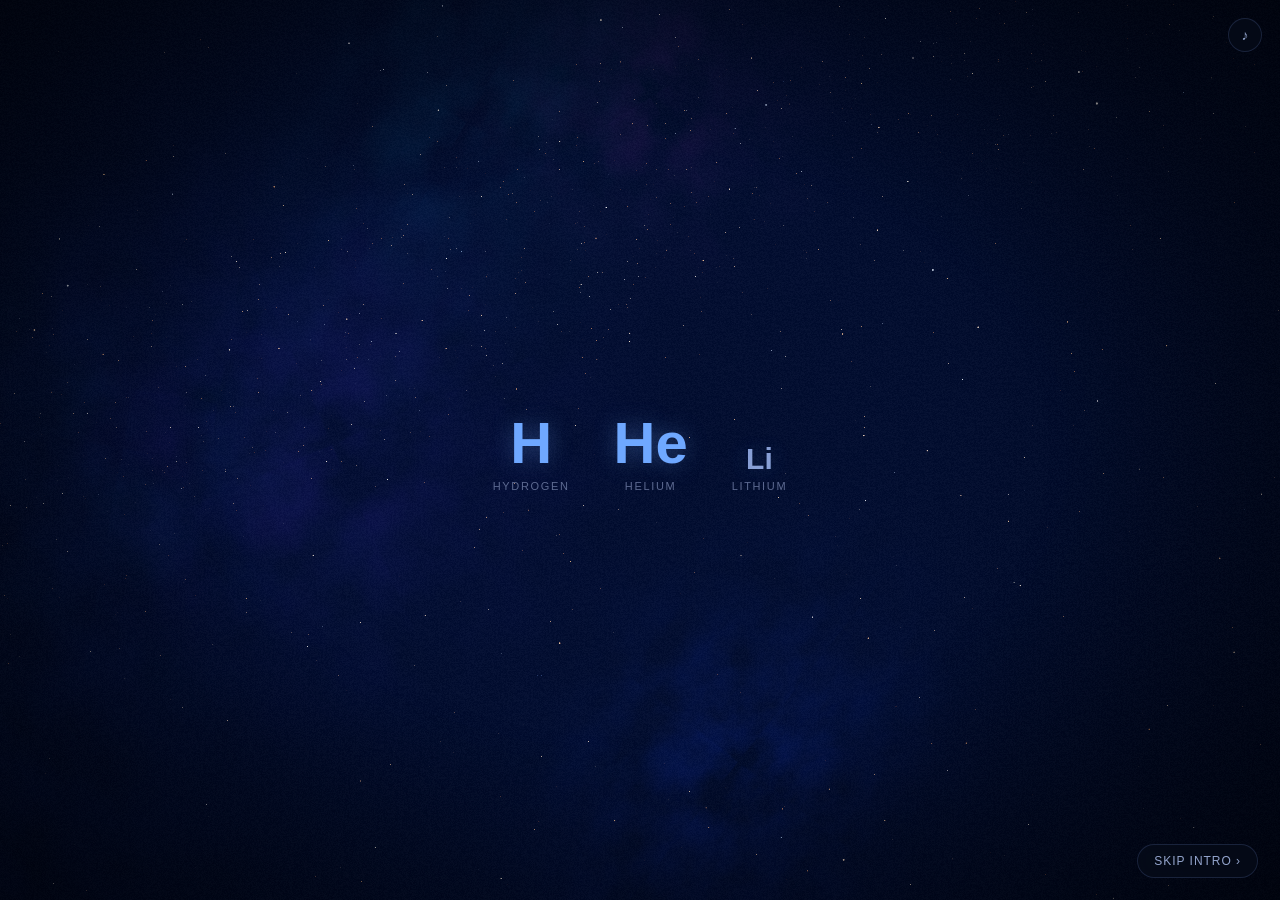
==== commit 3531e323: "Simplify theater controls and fix Skip during the gold journey Remove the close (X) button in top-co" ====
--- a/index.html
+++ b/index.html
@@ -26,7 +26,6 @@
   <!-- ============== TOP CONTROLS ============== -->
   <div id="top-controls">
     <div class="icon-btn" id="mute-btn" title="Mute / unmute ambient sound">♪</div>
-    <div class="icon-btn" id="exp-close-btn" title="Close and return to the Forge">✕</div>
   </div>
 
   <!-- ============== COSMIC FORGE / LAB ============== -->
@@ -107,7 +106,7 @@
     <div id="exp-side"></div>
     <div id="exp-foot"></div>
     <div id="exp-actions"></div>
-    <button id="exp-skip">Skip <i class="kbd">esc</i></button>
+    <button id="exp-skip">Skip</button>
   </div>
 
   <div id="fade-veil"></div>
--- a/css/main.css
+++ b/css/main.css
@@ -307,10 +307,6 @@
 .pill-toggle button.active{ background: rgba(111,168,255,0.22); color: var(--ink); }
 .icon-btn{ width:34px; height:34px; border-radius:50%; border:1px solid var(--panel-border); background: var(--panel-bg);
   color:var(--ink-dim); display:flex; align-items:center; justify-content:center; cursor:pointer; font-size:14px; backdrop-filter: blur(8px); }
-
-#exp-close-btn{ display:none; opacity:0; transition: opacity .3s ease, color .2s ease, border-color .2s ease; }
-#exp-close-btn.show{ display:flex; opacity:0.85; }
-#exp-close-btn:hover{ opacity:1; color:#fff; border-color: rgba(255,140,140,0.55); }
 
 /* There is no Story/Science split any more — the technical detail is always
    shown, so .science-only keeps whatever display it carries for layout. */
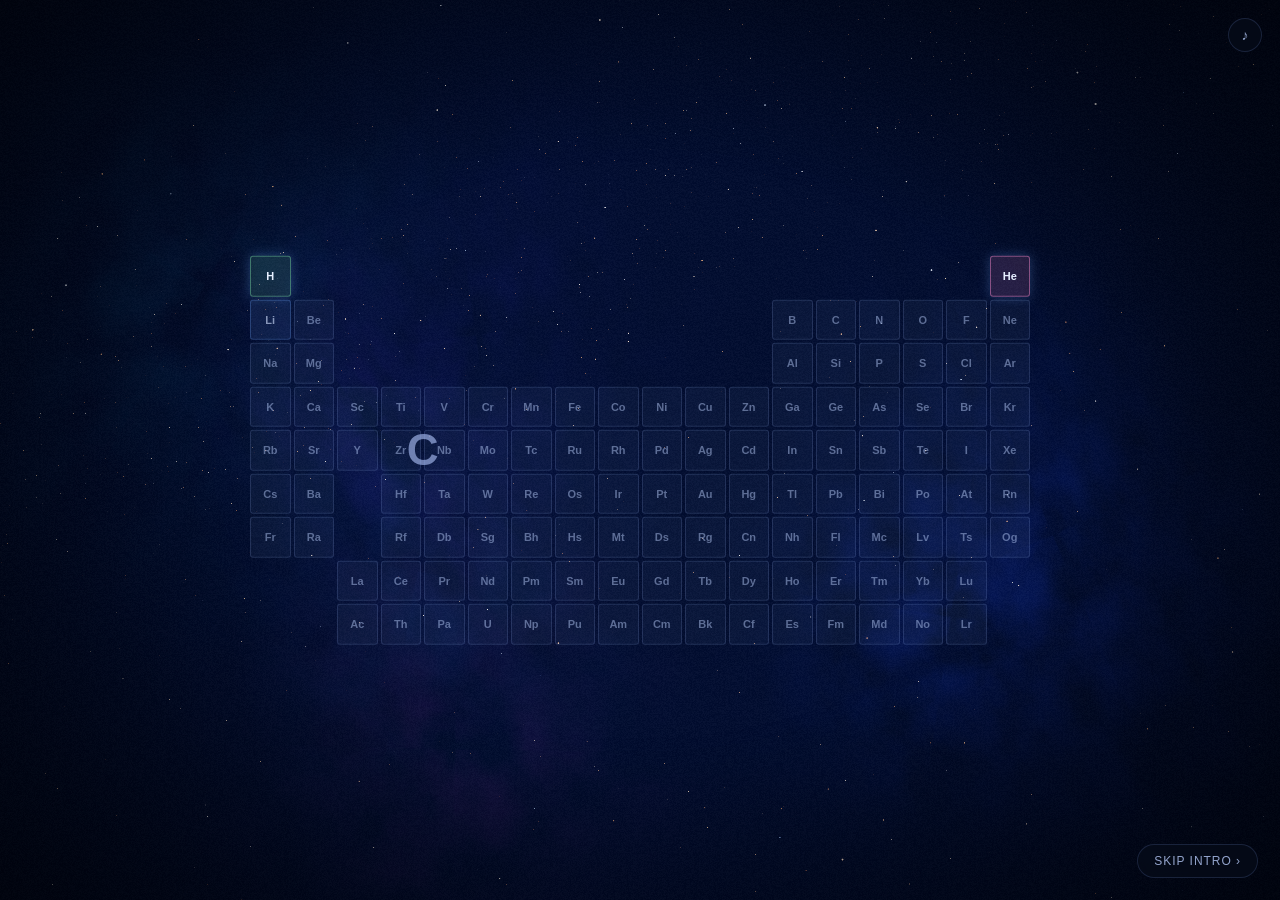
==== commit c3ab4063: "Add the score, the full merger yield, an r-process panel, and a demo tour Audio: the score never pla" ====
--- a/index.html
+++ b/index.html
@@ -135,5 +135,6 @@
 <script src="js/theater/reveal.js"></script>
 <script src="js/gold-journey.js"></script>
 <script src="js/app.js"></script>
+<script src="js/demo.js"></script>
 </body>
 </html>
--- a/css/main.css
+++ b/css/main.css
@@ -348,13 +348,25 @@
   padding:10px 10px 6px; backdrop-filter: blur(10px); }
 .nuclide-chart canvas, .lc-chart canvas{ display:block; width:100% !important; height:auto !important; }
 
-/* plain-english explainer — what the reaction on screen actually means */
-.explain-card{ background: var(--panel-bg); border:1px solid rgba(150,175,235,0.22); border-radius:12px;
-  padding:13px 15px; backdrop-filter: blur(10px); }
-.explain-label{ font-size:9.5px; letter-spacing:0.14em; text-transform:uppercase; color: var(--accent);
-  opacity:0.85; margin-bottom:6px; }
-.explain-body{ font-size:13px; line-height:1.55; color: var(--ink-dim); }
+/* plain-english explainer — a proper panel describing, in words, what the
+   reaction on screen is actually doing. During the r-process it also carries
+   a phase heading and a step counter, so the long neutron-capture stretch
+   reads as a sequence rather than one undifferentiated blur. */
+.explain-card{ background: var(--panel-bg-solid); border:1px solid rgba(150,175,235,0.28); border-radius:14px;
+  padding:0; backdrop-filter: blur(14px); overflow:hidden; box-shadow: 0 18px 46px rgba(0,0,0,0.45); }
+.explain-head{ display:flex; align-items:center; justify-content:space-between; gap:12px;
+  padding:10px 15px; background: rgba(111,168,255,0.10); border-bottom:1px solid rgba(150,175,235,0.18); }
+.explain-label{ font-size:9.5px; letter-spacing:0.16em; text-transform:uppercase; color: var(--accent);
+  opacity:0.95; font-weight:600; }
+.explain-step{ font-size:9px; letter-spacing:0.12em; text-transform:uppercase; color:var(--ink-faint);
+  border:1px solid var(--panel-border); border-radius:999px; padding:3px 9px; white-space:nowrap; }
+.explain-inner{ padding:13px 15px 15px; }
+.explain-title{ font-size:14.5px; font-weight:600; color:var(--ink); line-height:1.35; margin-bottom:7px; }
+.explain-body{ font-size:13px; line-height:1.62; color: var(--ink-dim); }
 .explain-body b{ color:var(--ink); font-weight:600; }
+.explain-note{ margin-top:11px; padding-top:10px; border-top:1px dashed var(--panel-border);
+  font-size:11.5px; line-height:1.5; color:var(--ink-faint); }
+.explain-note b{ color:var(--gold); font-weight:600; }
 .nuclide-title, .lc-cap{ font-size:9.5px; letter-spacing:0.1em; text-transform:uppercase; color:var(--ink-faint); margin-top:6px; text-align:center; }
 .nuclide-title b, .lc-cap b{ color:rgba(140,160,220,0.5); font-weight:500; }
 
@@ -422,6 +434,31 @@
 #exp-skip.show{ opacity:0.8; pointer-events:auto; }
 #exp-skip:hover{ color:var(--ink); }
 
+/* element yield — every element one event forges, shown at once. Used when
+   the visitor combines objects without naming a target, where the point is
+   the breadth of what a single collision produces. */
+.yield-wrap{ position:absolute; left:50%; top:50%; transform:translate(-50%,-50%);
+  width:min(92vw, 900px); text-align:center; z-index:5;
+  opacity:0; transition: opacity .6s ease; }
+.yield-wrap.show{ opacity:1; }
+.yield-wrap::before{ content:''; position:absolute; left:-6%; right:-6%; top:-12%; bottom:-12%; z-index:-1;
+  background: radial-gradient(58% 110% at 50% 50%, rgba(4,7,16,0.9) 0%, rgba(4,7,16,0.72) 50%, rgba(4,7,16,0) 80%); }
+.yield-title{ font-size:11px; letter-spacing:0.16em; text-transform:uppercase; color:var(--gold); margin-bottom:4px; }
+.yield-sub{ font-size:12.5px; color:var(--ink-faint); margin-bottom:16px; line-height:1.5; }
+.yield-grid{ display:flex; flex-wrap:wrap; gap:8px; justify-content:center; max-width:820px; margin:0 auto; }
+.yield-chip{ width:74px; padding:8px 4px 7px; border-radius:10px; border:1px solid var(--panel-border);
+  background: var(--panel-bg); backdrop-filter: blur(8px);
+  opacity:0; transform: scale(0.72) translateY(6px); transition: opacity .35s ease, transform .35s ease; }
+.yield-chip.show{ opacity:1; transform:none; }
+.yield-chip b{ display:block; font-size:19px; font-weight:600; color:var(--accent); line-height:1.1; }
+.yield-chip span{ display:block; font-size:8.5px; letter-spacing:0.04em; text-transform:uppercase;
+  color:var(--ink-faint); margin-top:3px; white-space:nowrap; overflow:hidden; text-overflow:ellipsis; }
+.yield-chip i{ display:block; font-style:normal; font-size:8px; color:rgba(140,160,220,0.5); margin-top:2px; }
+.yield-chip.featured{ border-color:var(--gold); box-shadow:0 0 20px var(--gold-glow); }
+.yield-chip.featured b{ color:var(--gold-bright); }
+.yield-foot{ margin-top:18px; font-size:12.5px; color:var(--ink-dim); line-height:1.6; min-height:1.6em; }
+.yield-foot b{ color:var(--gold); font-weight:600; }
+
 /* verdicts */
 .exp-verdict{ position:absolute; left:50%; bottom:16%; transform:translateX(-50%); text-align:center; width:min(90vw, 720px); }
 .exp-verdict .verdict-word{ font-size: clamp(22px,3.4vw,42px); font-weight:800; letter-spacing:0.08em; text-transform:uppercase; }
@@ -572,3 +609,42 @@
   #exp-actions{ bottom:2.5%; }
   #exp-foot{ bottom:20%; }
 }
+
+/* ==========================================================================
+   DEMO MODE — the hands-free guided tour (?demo). Only ever visible when the
+   tour is running; it is a recording aid, not part of the experience.
+   ========================================================================== */
+.demo-root{ position:fixed; inset:0; z-index:80; pointer-events:none; }
+.demo-band{
+  position:absolute; left:50%; bottom:26px; transform:translateX(-50%) translateY(14px);
+  width:min(92vw, 1080px); padding:15px 26px; border-radius:16px;
+  background: rgba(6,10,20,0.88); border:1px solid rgba(150,175,235,0.22);
+  backdrop-filter: blur(16px); box-shadow:0 22px 60px rgba(0,0,0,0.6);
+  opacity:0; transition: opacity .5s ease, transform .5s ease; text-align:center;
+}
+.demo-band.show{ opacity:1; transform:translateX(-50%); }
+.demo-chapter{ font-size:9.5px; letter-spacing:0.2em; text-transform:uppercase; color:var(--gold); margin-bottom:7px; }
+.demo-say{ font-size:15.5px; line-height:1.55; color:var(--ink); }
+
+.demo-cursor{
+  position:absolute; width:22px; height:22px; margin:-11px 0 0 -11px; border-radius:50%;
+  border:2px solid rgba(255,255,255,0.9); background: rgba(255,255,255,0.14);
+  box-shadow:0 0 14px rgba(255,255,255,0.5), 0 0 34px rgba(111,168,255,0.4);
+  transition: left .75s cubic-bezier(.33,.7,.3,1), top .75s cubic-bezier(.33,.7,.3,1);
+}
+.demo-cursor.click::after{
+  content:''; position:absolute; inset:-9px; border-radius:50%;
+  border:2px solid rgba(255,255,255,0.85); animation: demoRipple .45s ease-out forwards;
+}
+@keyframes demoRipple{ from{ transform:scale(0.5); opacity:1; } to{ transform:scale(2.1); opacity:0; } }
+
+.demo-title{
+  position:fixed; inset:0; z-index:85; display:flex; flex-direction:column;
+  align-items:center; justify-content:center; text-align:center; gap:16px;
+  background: radial-gradient(60% 80% at 50% 50%, rgba(4,7,16,0.82) 0%, rgba(4,7,16,0.95) 70%);
+  opacity:0; transition: opacity .9s ease; pointer-events:none; padding:0 8vw;
+}
+.demo-title.show{ opacity:1; }
+.demo-title b{ font-size: clamp(30px, 5vw, 62px); font-weight:700; letter-spacing:0.01em; color:var(--ink);
+  text-shadow:0 0 50px rgba(111,168,255,0.45); line-height:1.15; }
+.demo-title span{ font-size: clamp(13px, 1.6vw, 19px); color:var(--ink-dim); max-width:760px; line-height:1.6; }
